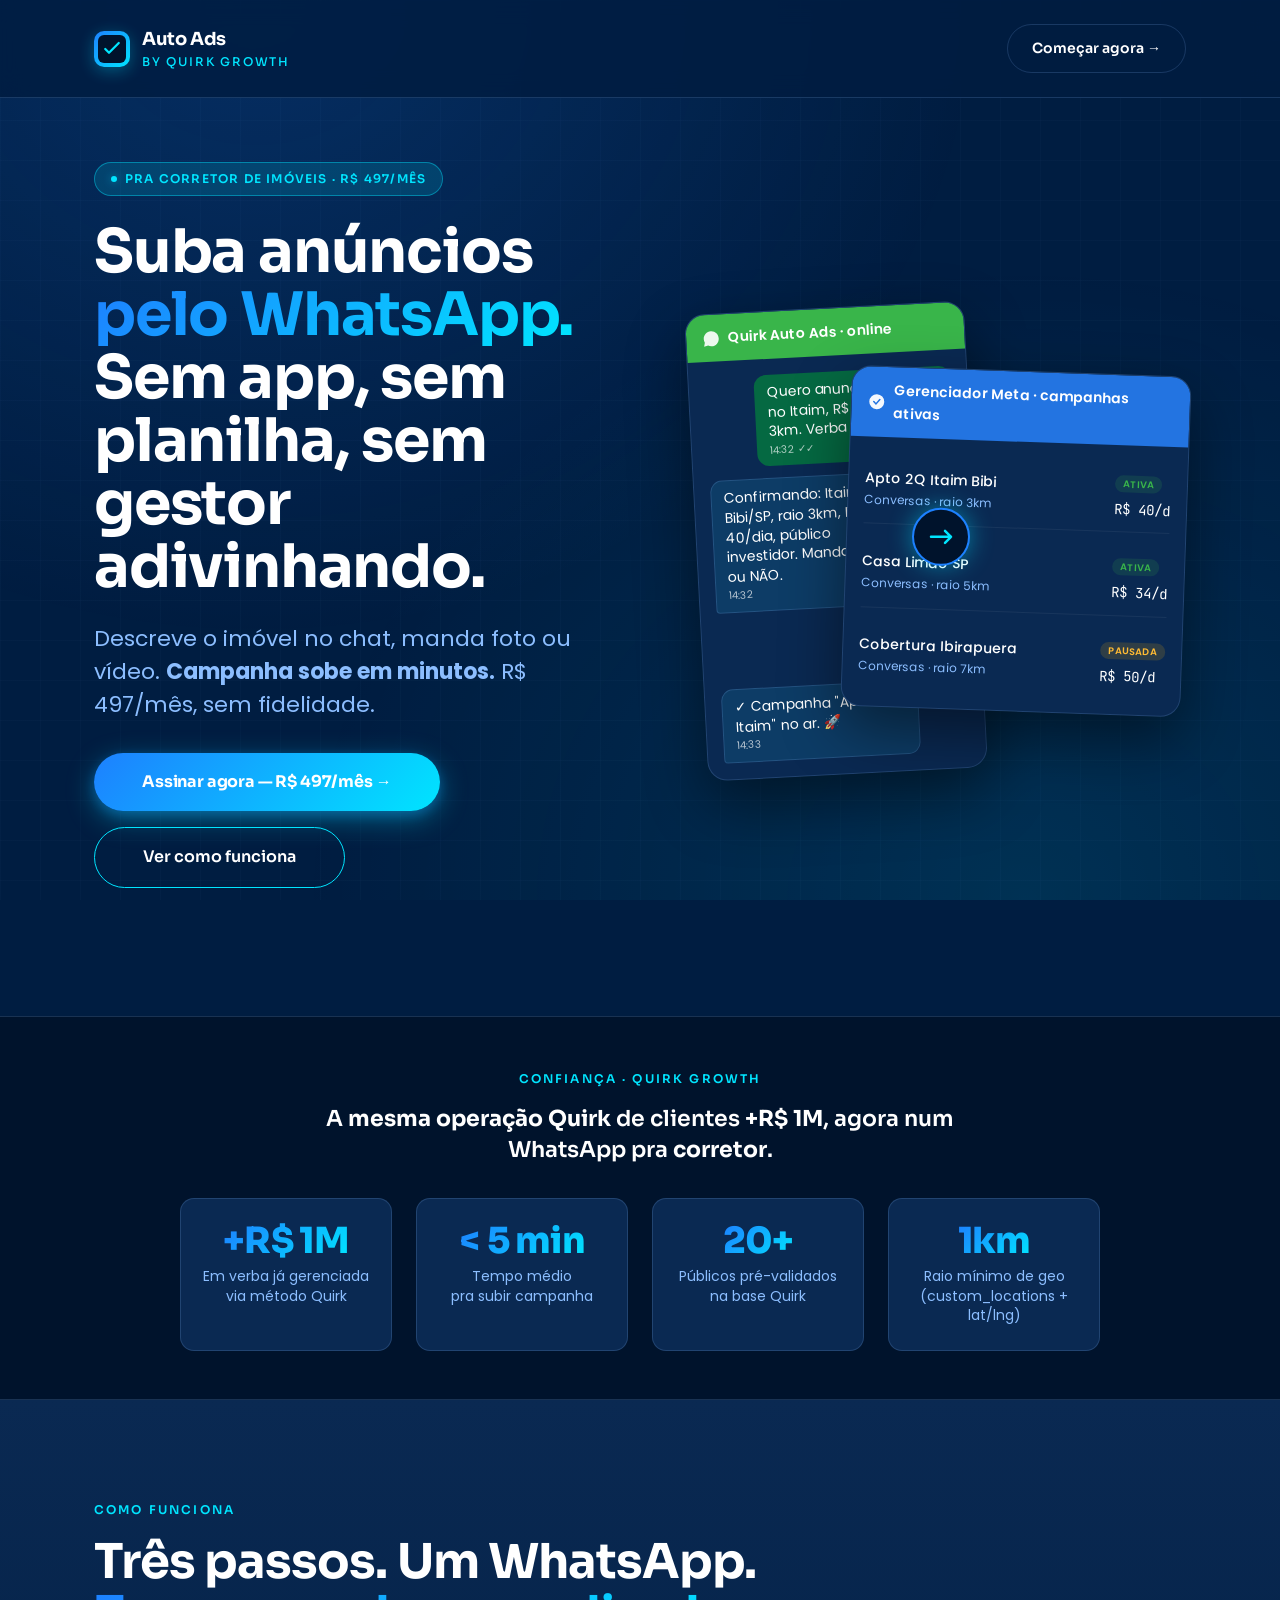
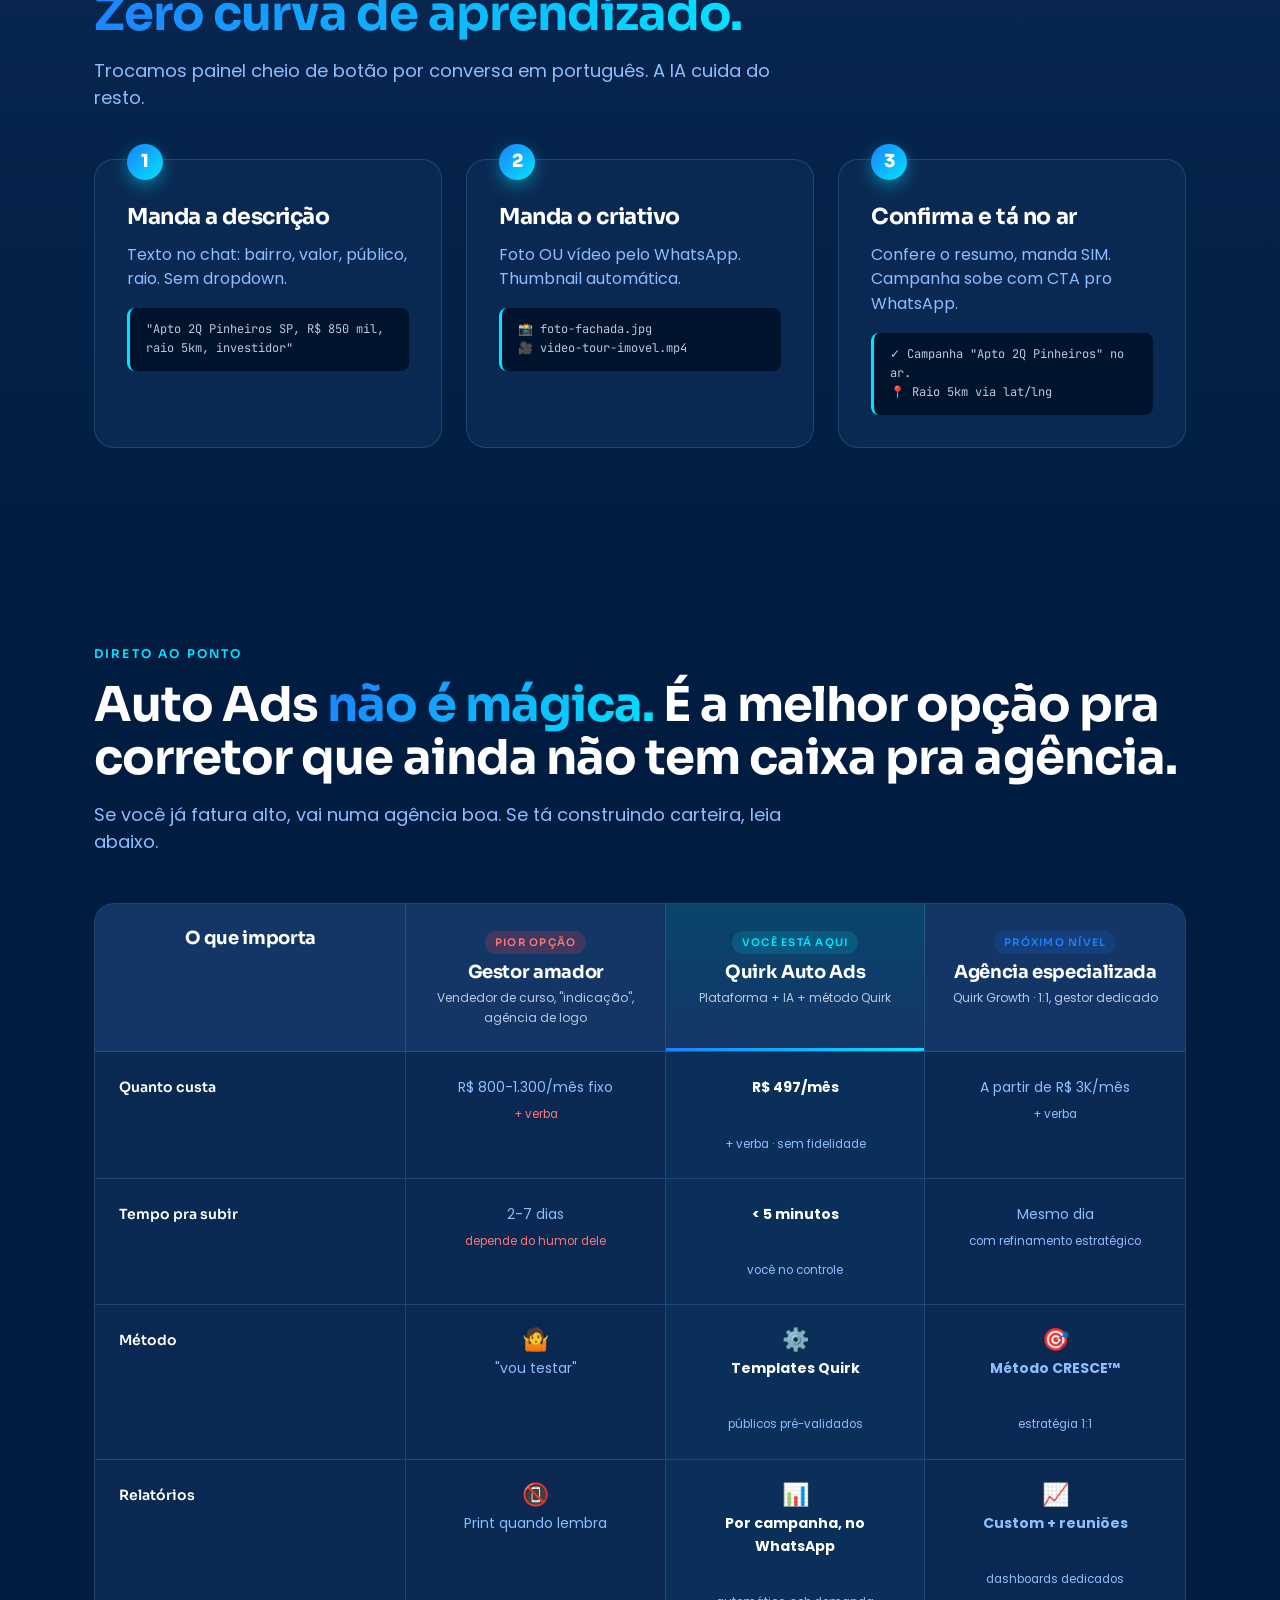
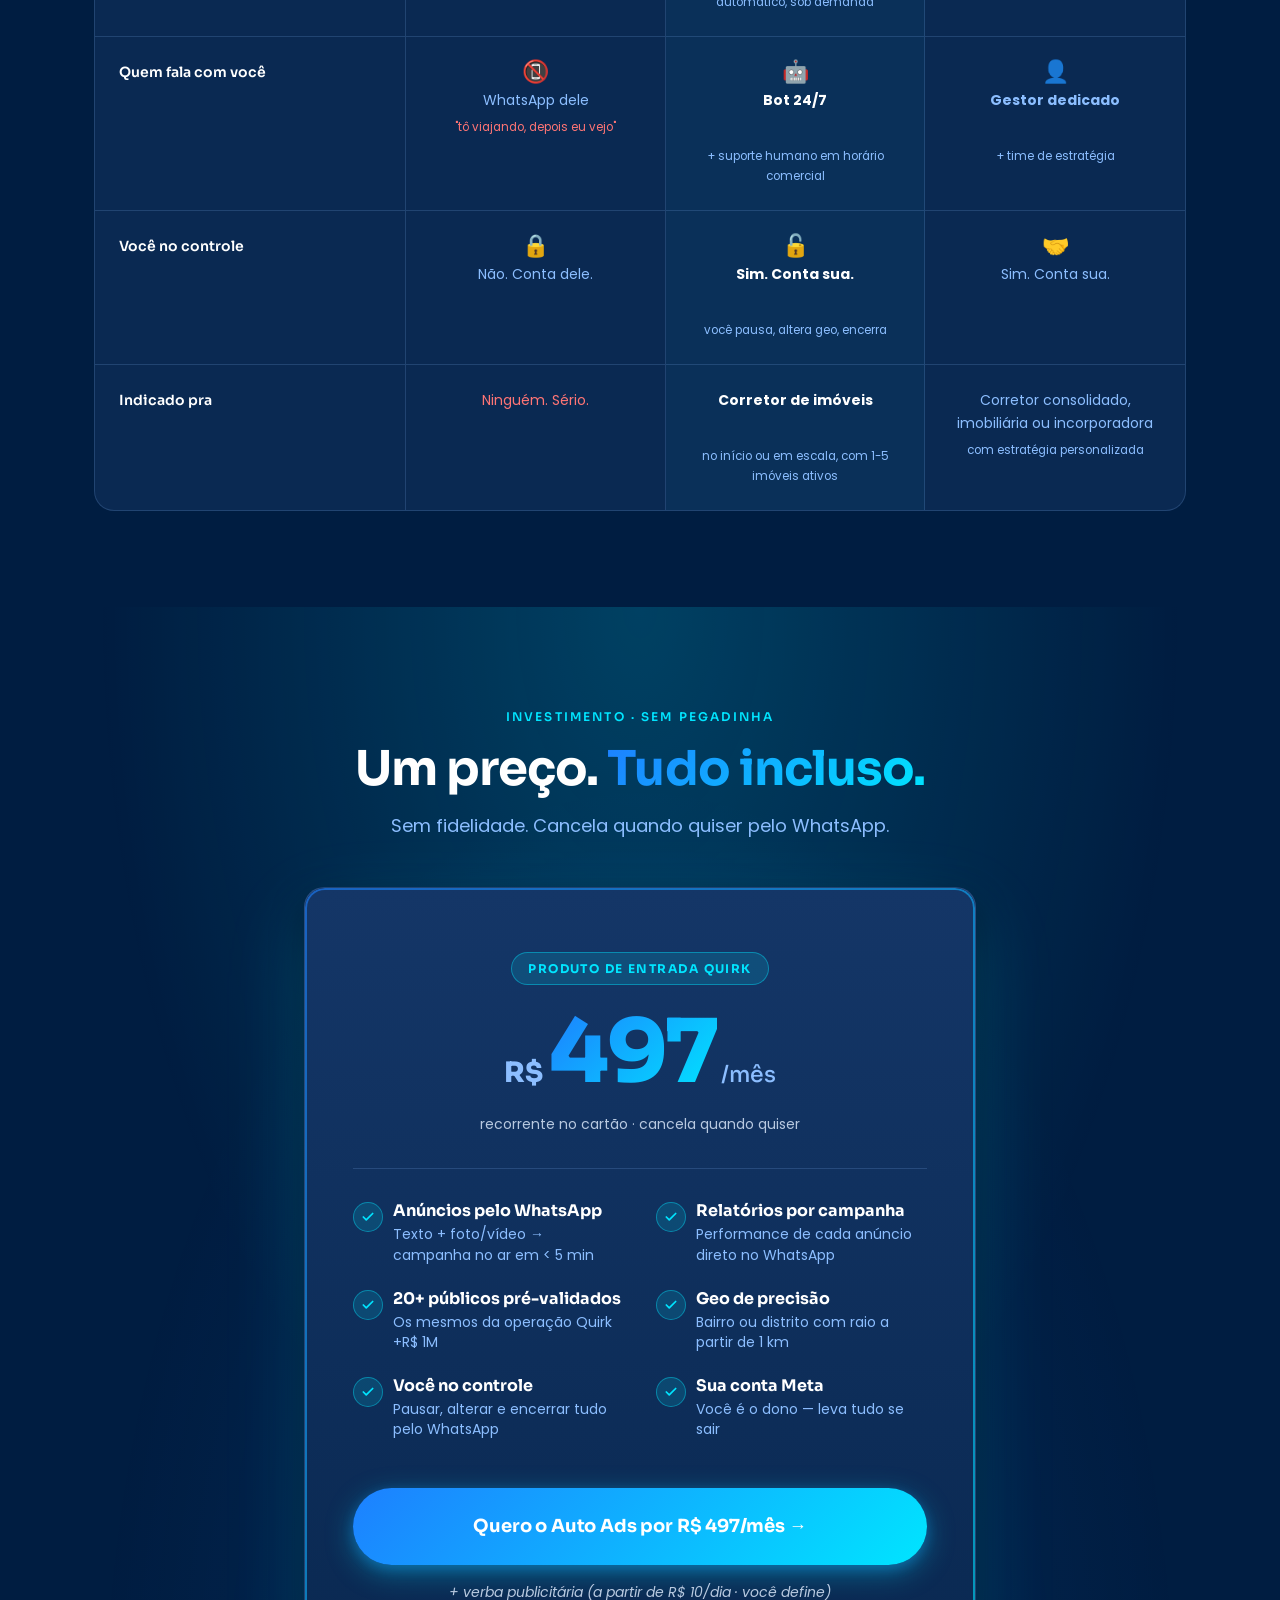
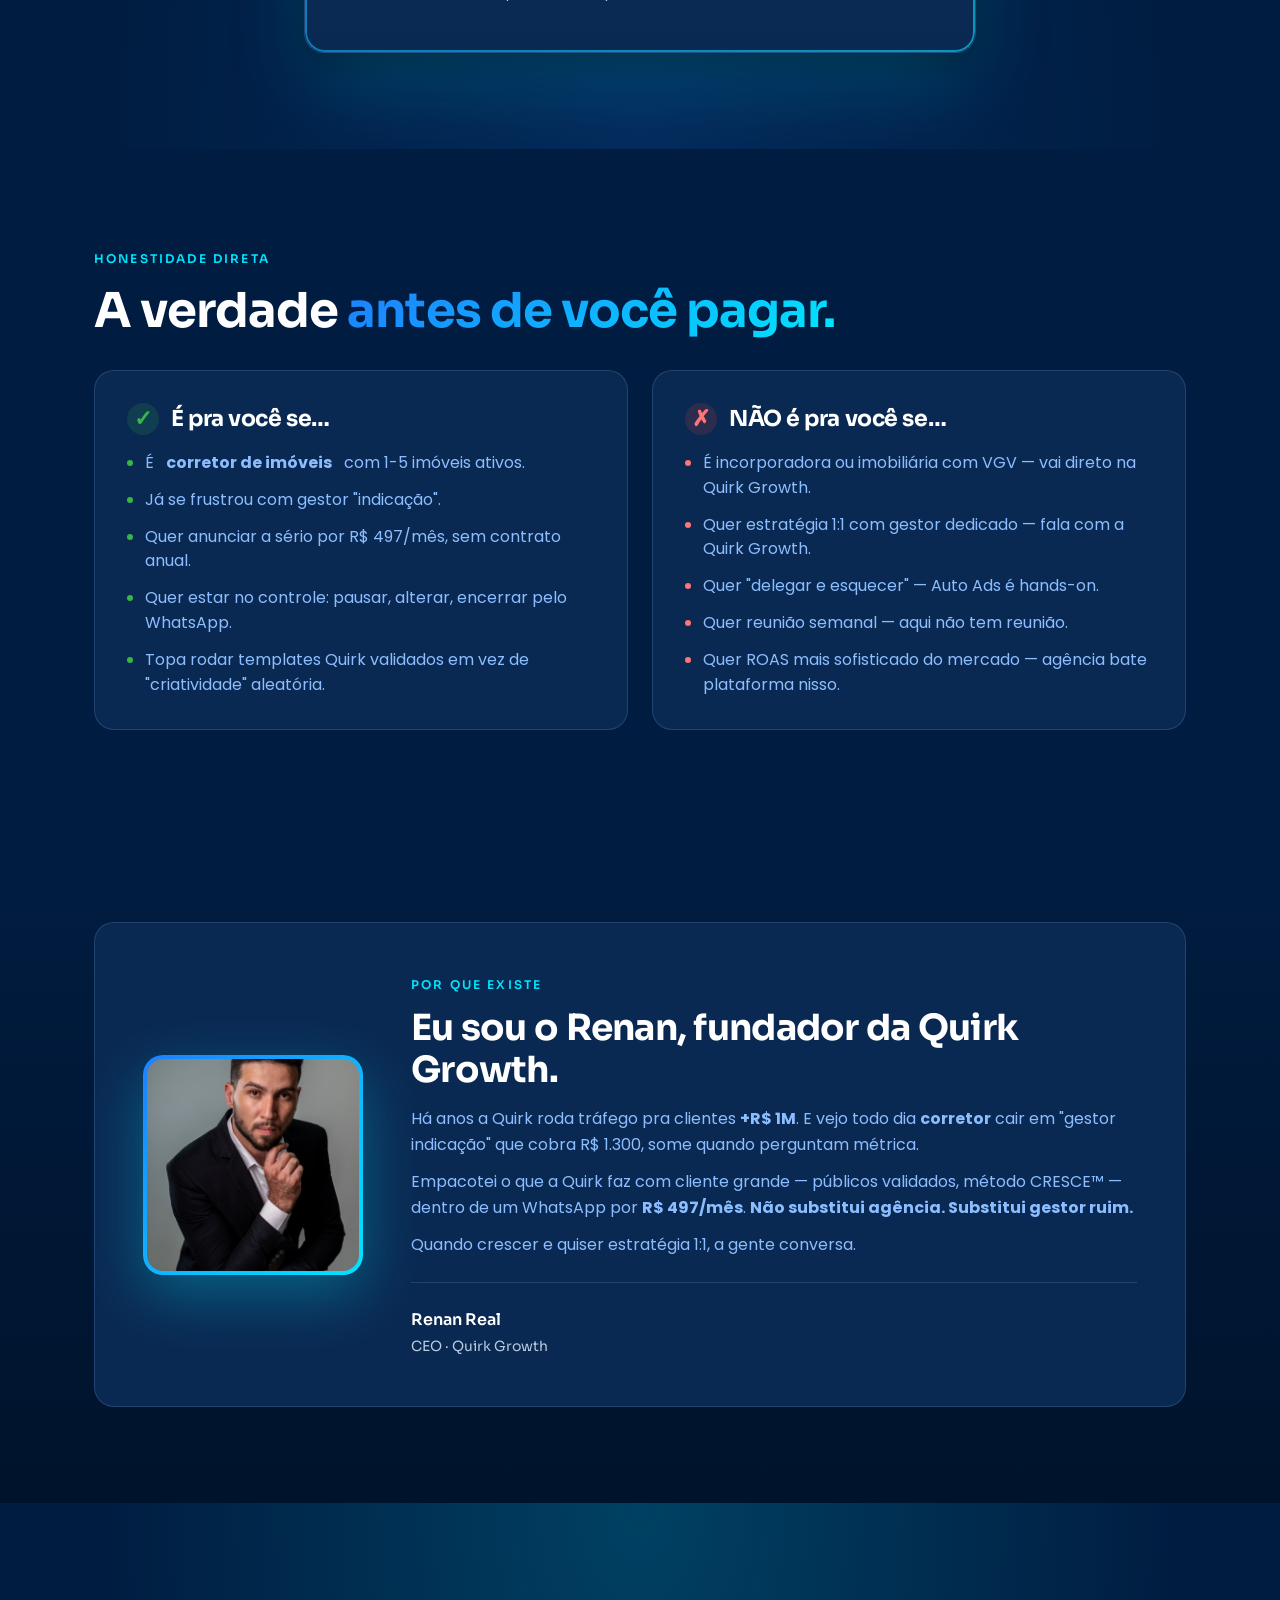
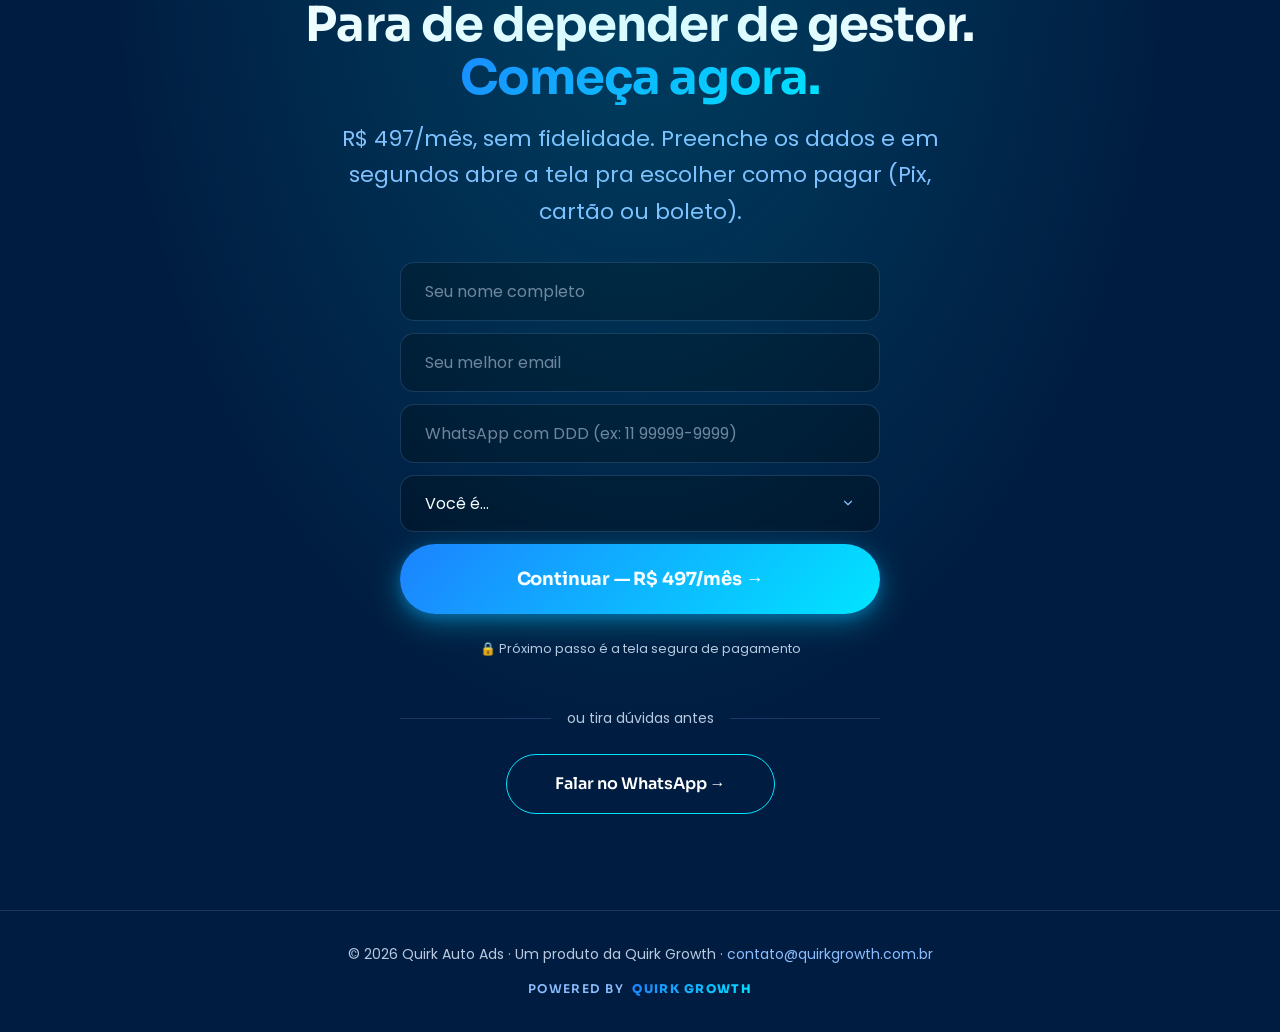
==== auto-ads/index.html @ c79b39ee "feat: repositório único de LPs Quirk (iscas, tech, auto-ads, nau-marina) + índice" ====
<!DOCTYPE html>
<html lang="pt-BR">
<head>
  <meta charset="UTF-8">
  <meta name="viewport" content="width=device-width, initial-scale=1.0">

  <!-- Google Tag Manager -->
  <script>(function(w,d,s,l,i){w[l]=w[l]||[];w[l].push({'gtm.start':
  new Date().getTime(),event:'gtm.js'});var f=d.getElementsByTagName(s)[0],
  j=d.createElement(s),dl=l!='dataLayer'?'&l='+l:'';j.async=true;j.src=
  'https://www.googletagmanager.com/gtm.js?id='+i+dl;f.parentNode.insertBefore(j,f);
  })(window,document,'script','dataLayer','GTM-TGBQHFJ9');</script>
  <!-- End Google Tag Manager -->

  <meta name="description" content="Suba anúncios pelo WhatsApp. Quirk Auto Ads: o jeito mais simples de corretor de imóveis anunciar no Meta Ads sem depender de gestor ruim. R$ 497/mês.">
  <title>Quirk Auto Ads — Anúncios pelo WhatsApp pra corretor de imóveis</title>

  <meta property="og:title" content="Quirk Auto Ads — Anúncios pelo WhatsApp pra corretor de imóveis">
  <meta property="og:description" content="Antes corretor precisava de gestor de tráfego pra subir anúncio. Agora basta uma conversa pelo WhatsApp. R$ 497/mês, sem fidelidade.">
  <meta property="og:type" content="website">

  <link rel="preconnect" href="https://fonts.googleapis.com">
  <link rel="preconnect" href="https://fonts.gstatic.com" crossorigin>
  <link href="https://fonts.googleapis.com/css2?family=Poppins:wght@400;500;600;700&family=Sora:wght@500;600;700;800&family=JetBrains+Mono:wght@400;600&display=swap" rel="stylesheet">

  <link rel="icon" href="assets/img/favicon-quirk.png" type="image/png">
  <link rel="stylesheet" href="assets/styles.css">

  <!-- Tracking (Meta Pixel + Conversions API + GA4) gerenciado via Google Tag Manager · container GTM-TGBQHFJ9 -->
</head>
<body>
  <!-- Google Tag Manager (noscript) -->
  <noscript><iframe src="https://www.googletagmanager.com/ns.html?id=GTM-TGBQHFJ9"
  height="0" width="0" style="display:none;visibility:hidden"></iframe></noscript>
  <!-- End Google Tag Manager (noscript) -->

  <!-- ====== HEADER ====== -->
  <header class="site-header">
    <div class="container">
      <div class="logo-block">
        <div class="logo-mark">
          <svg width="18" height="18" viewBox="0 0 24 24" fill="none">
            <path d="M3 12l5 5 13-13" stroke="url(#g1)" stroke-width="3" stroke-linecap="round" stroke-linejoin="round"/>
            <defs>
              <linearGradient id="g1" x1="3" y1="4" x2="21" y2="17">
                <stop offset="0" stop-color="#00E5FF"/>
                <stop offset="1" stop-color="#1D80FF"/>
              </linearGradient>
            </defs>
          </svg>
        </div>
        <div class="logo-text">
          Auto Ads
          <small>by Quirk Growth</small>
        </div>
      </div>
      <a href="#comecar" class="btn-header" data-gtm="header-cta">
        Começar agora →
      </a>
    </div>
  </header>

  <!-- ====== HERO ====== -->
  <section class="hero">
    <div class="container">
      <div class="hero-grid">
        <div>
          <span class="hero-eyebrow">Pra corretor de imóveis · R$ 497/mês</span>
          <h1>Suba anúncios <span class="grad-text">pelo WhatsApp.</span><br>Sem app, sem planilha, sem gestor adivinhando.</h1>
          <p class="subhead">
            Descreve o imóvel no chat, manda foto ou vídeo. <strong>Campanha sobe em minutos.</strong> R$ 497/mês, sem fidelidade.
          </p>
          <div class="hero-ctas">
            <a href="#comecar" class="btn-primary" onclick="trackCTA('hero_to_form')" data-gtm="hero-cta-assinar">Assinar agora — R$ 497/mês →</a>
            <a href="#como-funciona" class="btn-secondary" data-gtm="hero-cta-comofunciona">Ver como funciona</a>
          </div>
        </div>

        <!-- Ilustração: WhatsApp → Meta Ads -->
        <div class="hero-illustration">

          <!-- Mock WhatsApp -->
          <div class="mock-whatsapp">
            <div class="mock-bar">
              <svg width="18" height="18" viewBox="0 0 24 24" fill="currentColor">
                <path d="M12 2C6.48 2 2 6.48 2 12c0 1.71.44 3.32 1.2 4.72L2 22l5.4-1.18C8.74 21.56 10.32 22 12 22c5.52 0 10-4.48 10-10S17.52 2 12 2z" opacity=".9"/>
              </svg>
              Quirk Auto Ads · online
            </div>
            <div class="mock-body">
              <div class="bubble bubble-user">
                Quero anunciar apto 2Q no Itaim, R$ 1.2M, raio 3km. Verba 40/dia.
                <small>14:32 ✓✓</small>
              </div>
              <div class="bubble bubble-bot">
                Confirmando: Itaim Bibi/SP, raio 3km, R$ 40/dia, público investidor. Manda SIM ou NÃO.
                <small>14:32</small>
              </div>
              <div class="bubble bubble-user">
                SIM
                <small>14:33 ✓✓</small>
              </div>
              <div class="bubble bubble-bot">
                ✓ Campanha "Apto 2Q Itaim" no ar. 🚀
                <small>14:33</small>
              </div>
            </div>
          </div>

          <!-- Setas de fluxo -->
          <div class="flow-arrow">
            <svg width="60" height="60" viewBox="0 0 60 60" fill="none">
              <circle cx="30" cy="30" r="28" fill="#00132C" stroke="url(#arrowGrad)" stroke-width="2"/>
              <path d="M20 30h20m-6-6l6 6-6 6" stroke="#00E5FF" stroke-width="2.5" stroke-linecap="round" stroke-linejoin="round"/>
              <defs>
                <linearGradient id="arrowGrad" x1="0" y1="0" x2="60" y2="60">
                  <stop offset="0" stop-color="#1D80FF"/>
                  <stop offset="1" stop-color="#00E5FF"/>
                </linearGradient>
              </defs>
            </svg>
          </div>

          <!-- Mock Meta Ads -->
          <div class="mock-ads">
            <div class="mock-bar">
              <svg width="18" height="18" viewBox="0 0 24 24" fill="currentColor">
                <circle cx="12" cy="12" r="10" opacity=".95"/>
                <path d="M8 12l3 3 5-6" stroke="#2374e1" stroke-width="2" fill="none" stroke-linecap="round"/>
              </svg>
              Gerenciador Meta · campanhas ativas
            </div>
            <div class="mock-body">
              <div class="ads-row">
                <div>
                  <span class="ads-name">Apto 2Q Itaim Bibi</span>
                  <span class="ads-meta">Conversas · raio 3km</span>
                </div>
                <div>
                  <span class="pill">ATIVA</span>
                  <span class="ads-num" style="display:block;margin-top:4px;">R$ 40/d</span>
                </div>
              </div>
              <div class="ads-row">
                <div>
                  <span class="ads-name">Casa Limão SP</span>
                  <span class="ads-meta">Conversas · raio 5km</span>
                </div>
                <div>
                  <span class="pill">ATIVA</span>
                  <span class="ads-num" style="display:block;margin-top:4px;">R$ 34/d</span>
                </div>
              </div>
              <div class="ads-row">
                <div>
                  <span class="ads-name">Cobertura Ibirapuera</span>
                  <span class="ads-meta">Conversas · raio 7km</span>
                </div>
                <div>
                  <span class="pill warning">PAUSADA</span>
                  <span class="ads-num" style="display:block;margin-top:4px;">R$ 50/d</span>
                </div>
              </div>
            </div>
          </div>
        </div>
      </div>
    </div>
  </section>

  <!-- ====== PROVA SOCIAL ====== -->
  <section class="prova-social">
    <div class="container">
      <span class="section-eyebrow">Confiança · Quirk Growth</span>
      <p class="prova-intro">A <strong>mesma operação Quirk</strong> de clientes <strong>+R$ 1M</strong>, agora num WhatsApp pra <strong>corretor</strong>.</p>
      <div class="prova-grid">
        <div class="prova-item">
          <span class="prova-num grad-text">+R$ 1M</span>
          <span class="prova-label">Em verba já gerenciada<br>via método Quirk</span>
        </div>
        <div class="prova-item">
          <span class="prova-num grad-text">&lt; 5 min</span>
          <span class="prova-label">Tempo médio<br>pra subir campanha</span>
        </div>
        <div class="prova-item">
          <span class="prova-num grad-text">20+</span>
          <span class="prova-label">Públicos pré-validados<br>na base Quirk</span>
        </div>
        <div class="prova-item">
          <span class="prova-num grad-text">1km</span>
          <span class="prova-label">Raio mínimo de geo<br>(custom_locations + lat/lng)</span>
        </div>
      </div>
    </div>
  </section>

  <!-- ====== COMO FUNCIONA ====== -->
  <section class="facilidade" id="como-funciona">
    <div class="container">
      <span class="section-eyebrow">Como funciona</span>
      <h2 class="section-title">Três passos. Um WhatsApp. <span class="grad-text">Zero curva de aprendizado.</span></h2>
      <p class="section-sub">Trocamos painel cheio de botão por conversa em português. A IA cuida do resto.</p>

      <div class="steps">
        <div class="step">
          <div class="step-num">1</div>
          <h3>Manda a descrição</h3>
          <p>Texto no chat: bairro, valor, público, raio. Sem dropdown.</p>
          <div class="step-example">"Apto 2Q Pinheiros SP, R$ 850 mil, raio 5km, investidor"</div>
        </div>
        <div class="step">
          <div class="step-num">2</div>
          <h3>Manda o criativo</h3>
          <p>Foto OU vídeo pelo WhatsApp. Thumbnail automática.</p>
          <div class="step-example">📸 foto-fachada.jpg<br>🎥 video-tour-imovel.mp4</div>
        </div>
        <div class="step">
          <div class="step-num">3</div>
          <h3>Confirma e tá no ar</h3>
          <p>Confere o resumo, manda SIM. Campanha sobe com CTA pro WhatsApp.</p>
          <div class="step-example">✓ Campanha "Apto 2Q Pinheiros" no ar.<br>📍 Raio 5km via lat/lng</div>
        </div>
      </div>
    </div>
  </section>

  <!-- ====== COMPARATIVO ====== -->
  <section class="comparativo">
    <div class="container">
      <span class="section-eyebrow">Direto ao ponto</span>
      <h2 class="section-title">Auto Ads <span class="grad-text">não é mágica.</span> É a melhor opção pra corretor que ainda não tem caixa pra agência.</h2>
      <p class="section-sub">Se você já fatura alto, vai numa agência boa. Se tá construindo carteira, leia abaixo.</p>

      <div class="comp-table">
        <div class="comp-head">
          <h3>O que importa</h3>
        </div>
        <div class="comp-head is-amador">
          <span class="label-pill">Pior opção</span>
          <h3>Gestor amador</h3>
          <p>Vendedor de curso, "indicação", agência de logo</p>
        </div>
        <div class="comp-head is-auto-ads">
          <span class="label-pill">Você está aqui</span>
          <h3>Quirk Auto Ads</h3>
          <p>Plataforma + IA + método Quirk</p>
        </div>
        <div class="comp-head is-agencia">
          <span class="label-pill">Próximo nível</span>
          <h3>Agência especializada</h3>
          <p>Quirk Growth · 1:1, gestor dedicado</p>
        </div>

        <!-- Linha 1: Quanto custa -->
        <div class="comp-row-label">Quanto custa</div>
        <div class="comp-cell">R$ 800-1.300/mês fixo<br><small style="color:#ff7575">+ verba</small></div>
        <div class="comp-cell is-auto-ads"><strong>R$ 497/mês</strong><br><small style="color:#8CBEFF">+ verba · sem fidelidade</small></div>
        <div class="comp-cell">A partir de R$ 3K/mês<br><small style="color:#8CBEFF">+ verba</small></div>

        <!-- Linha 2: Tempo pra subir campanha -->
        <div class="comp-row-label">Tempo pra subir</div>
        <div class="comp-cell">2-7 dias<br><small style="color:#ff7575">depende do humor dele</small></div>
        <div class="comp-cell is-auto-ads"><strong>&lt; 5 minutos</strong><br><small style="color:#8CBEFF">você no controle</small></div>
        <div class="comp-cell">Mesmo dia<br><small style="color:#8CBEFF">com refinamento estratégico</small></div>

        <!-- Linha 3: Método -->
        <div class="comp-row-label">Método</div>
        <div class="comp-cell"><span class="comp-icon">🤷</span>"vou testar"</div>
        <div class="comp-cell is-auto-ads"><span class="comp-icon">⚙️</span><strong>Templates Quirk</strong><br><small style="color:#8CBEFF">públicos pré-validados</small></div>
        <div class="comp-cell"><span class="comp-icon">🎯</span><strong>Método CRESCE™</strong><br><small style="color:#8CBEFF">estratégia 1:1</small></div>

        <!-- Linha 4: Relatórios -->
        <div class="comp-row-label">Relatórios</div>
        <div class="comp-cell"><span class="comp-icon">📵</span>Print quando lembra</div>
        <div class="comp-cell is-auto-ads"><span class="comp-icon">📊</span><strong>Por campanha, no WhatsApp</strong><br><small style="color:#8CBEFF">automático, sob demanda</small></div>
        <div class="comp-cell"><span class="comp-icon">📈</span><strong>Custom + reuniões</strong><br><small style="color:#8CBEFF">dashboards dedicados</small></div>

        <!-- Linha 5: Suporte -->
        <div class="comp-row-label">Quem fala com você</div>
        <div class="comp-cell"><span class="comp-icon">📵</span>WhatsApp dele<br><small style="color:#ff7575">"tô viajando, depois eu vejo"</small></div>
        <div class="comp-cell is-auto-ads"><span class="comp-icon">🤖</span><strong>Bot 24/7</strong><br><small style="color:#8CBEFF">+ suporte humano em horário comercial</small></div>
        <div class="comp-cell"><span class="comp-icon">👤</span><strong>Gestor dedicado</strong><br><small style="color:#8CBEFF">+ time de estratégia</small></div>

        <!-- Linha 5: Você controla -->
        <div class="comp-row-label">Você no controle</div>
        <div class="comp-cell"><span class="comp-icon">🔒</span>Não. Conta dele.</div>
        <div class="comp-cell is-auto-ads"><span class="comp-icon">🔓</span><strong>Sim. Conta sua.</strong><br><small style="color:#8CBEFF">você pausa, altera geo, encerra</small></div>
        <div class="comp-cell"><span class="comp-icon">🤝</span>Sim. Conta sua.</div>

        <!-- Linha 7: Pra quem é -->
        <div class="comp-row-label">Indicado pra</div>
        <div class="comp-cell" style="color:#ff7575">Ninguém. Sério.</div>
        <div class="comp-cell is-auto-ads"><strong>Corretor de imóveis</strong><br><small style="color:#8CBEFF">no início ou em escala, com 1-5 imóveis ativos</small></div>
        <div class="comp-cell">Corretor consolidado, imobiliária ou incorporadora<br><small style="color:#8CBEFF">com estratégia personalizada</small></div>
      </div>
    </div>
  </section>

  <!-- ====== PRICING ====== -->
  <section class="pricing" id="preco">
    <div class="container container-narrow">
      <span class="section-eyebrow">Investimento · sem pegadinha</span>
      <h2 class="section-title">Um preço. <span class="grad-text">Tudo incluso.</span></h2>
      <p class="section-sub">Sem fidelidade. Cancela quando quiser pelo WhatsApp.</p>

      <div class="pricing-card">
        <div class="pricing-head">
          <span class="pricing-badge">PRODUTO DE ENTRADA QUIRK</span>
          <div class="pricing-price">
            <span class="pricing-currency">R$</span>
            <span class="pricing-amount">497</span>
            <span class="pricing-period">/mês</span>
          </div>
          <div class="pricing-trust">recorrente no cartão · cancela quando quiser</div>
        </div>

        <ul class="pricing-features">
          <li>
            <span class="feature-title">Anúncios pelo WhatsApp</span>
            <span class="feature-desc">Texto + foto/vídeo → campanha no ar em &lt; 5 min</span>
          </li>
          <li>
            <span class="feature-title">Relatórios por campanha</span>
            <span class="feature-desc">Performance de cada anúncio direto no WhatsApp</span>
          </li>
          <li>
            <span class="feature-title">20+ públicos pré-validados</span>
            <span class="feature-desc">Os mesmos da operação Quirk +R$ 1M</span>
          </li>
          <li>
            <span class="feature-title">Geo de precisão</span>
            <span class="feature-desc">Bairro ou distrito com raio a partir de 1 km</span>
          </li>
          <li>
            <span class="feature-title">Você no controle</span>
            <span class="feature-desc">Pausar, alterar e encerrar tudo pelo WhatsApp</span>
          </li>
          <li>
            <span class="feature-title">Sua conta Meta</span>
            <span class="feature-desc">Você é o dono — leva tudo se sair</span>
          </li>
        </ul>

        <a href="#comecar" class="btn-primary pricing-cta" onclick="trackCTA('pricing_to_form')" data-gtm="pricing-cta">Quero o Auto Ads por R$ 497/mês →</a>

        <div class="pricing-foot">
          + verba publicitária (a partir de R$ 10/dia · você define)
        </div>
      </div>
    </div>
  </section>

  <!-- ====== PARA QUEM É / NÃO É ====== -->
  <section>
    <div class="container">
      <span class="section-eyebrow">Honestidade direta</span>
      <h2 class="section-title">A verdade <span class="grad-text">antes de você pagar.</span></h2>

      <div class="para-quem">
        <div class="qbox sim">
          <h3><span class="ico">✓</span>É pra você se…</h3>
          <ul>
            <li>É <strong>corretor de imóveis</strong> com 1-5 imóveis ativos.</li>
            <li>Já se frustrou com gestor "indicação".</li>
            <li>Quer anunciar a sério por R$ 497/mês, sem contrato anual.</li>
            <li>Quer estar no controle: pausar, alterar, encerrar pelo WhatsApp.</li>
            <li>Topa rodar templates Quirk validados em vez de "criatividade" aleatória.</li>
          </ul>
        </div>

        <div class="qbox nao">
          <h3><span class="ico">✗</span>NÃO é pra você se…</h3>
          <ul>
            <li>É incorporadora ou imobiliária com VGV — vai direto na Quirk Growth.</li>
            <li>Quer estratégia 1:1 com gestor dedicado — fala com a Quirk Growth.</li>
            <li>Quer "delegar e esquecer" — Auto Ads é hands-on.</li>
            <li>Quer reunião semanal — aqui não tem reunião.</li>
            <li>Quer ROAS mais sofisticado do mercado — agência bate plataforma nisso.</li>
          </ul>
        </div>
      </div>
    </div>
  </section>

  <!-- ====== CEO BLOCK ====== -->
  <section class="ceo-block">
    <div class="container">
      <div class="ceo-grid">
        <div class="ceo-avatar">
          <!-- Renan: pra usar foto real, troque o src abaixo. O fallback "RR" gradient só aparece se a imagem não carregar. -->
          <img src="assets/img/renan-ceo.jpg" alt="Renan Real — CEO Quirk Growth" onerror="this.style.display='none'; this.parentNode.querySelector('.avatar-fallback').style.display='flex';">
          <span class="avatar-fallback">RR</span>
        </div>
        <div class="ceo-content">
          <span class="section-eyebrow">Por que existe</span>
          <h2>Eu sou o Renan, fundador da Quirk Growth.</h2>
          <p>
            Há anos a Quirk roda tráfego pra clientes <strong>+R$ 1M</strong>. E vejo todo dia <strong>corretor</strong> cair em "gestor indicação" que cobra R$ 1.300, some quando perguntam métrica.
          </p>
          <p>
            Empacotei o que a Quirk faz com cliente grande — públicos validados, método CRESCE™ — dentro de um WhatsApp por <strong>R$ 497/mês</strong>. <strong>Não substitui agência. Substitui gestor ruim.</strong>
          </p>
          <p>
            Quando crescer e quiser estratégia 1:1, a gente conversa.
          </p>
          <div class="ceo-sign">
            Renan Real
            <small>CEO · Quirk Growth</small>
          </div>
        </div>
      </div>
    </div>
  </section>

  <!-- ====== CTA FINAL ====== -->
  <section class="final-cta" id="comecar">
    <div class="container container-narrow">
      <h2>Para de depender de gestor.<br><span class="grad-text">Começa agora.</span></h2>
      <p>R$ 497/mês, sem fidelidade. Preenche os dados e em segundos abre a tela pra escolher como pagar (Pix, cartão ou boleto).</p>

      <!-- Form: captura básico e redireciona pra página de checkout segura -->
      <form class="lead-form" id="lead-form" onsubmit="return submitLead(event)" data-gtm="lead-form">
        <div class="form-row">
          <input type="text" name="nome" placeholder="Seu nome completo" required minlength="3" autocomplete="name">
        </div>
        <div class="form-row">
          <input type="email" name="email" placeholder="Seu melhor email" required autocomplete="email">
        </div>
        <div class="form-row">
          <input type="tel" name="whatsapp" placeholder="WhatsApp com DDD (ex: 11 99999-9999)" required minlength="10" autocomplete="tel">
        </div>
        <div class="form-row">
          <select name="perfil" required>
            <option value="" disabled selected>Você é…</option>
            <option value="corretor_autonomo">Corretor autônomo</option>
            <option value="corretor_inicio">Corretor no início de carreira</option>
            <option value="corretor_escala">Corretor em escala (vários imóveis ativos)</option>
            <option value="time_corretores">Time pequeno de corretores</option>
          </select>
        </div>
        <button type="submit" class="btn-primary" style="width:100%;justify-content:center;" data-gtm="lead-form-submit">
          Continuar — R$ 497/mês →
        </button>
        <div class="form-feedback" id="form-feedback" hidden></div>
        <small style="display:block;text-align:center;margin-top:12px;color:var(--color-text-soft);font-size:.8rem;">
          🔒 Próximo passo é a tela segura de pagamento
        </small>
      </form>

      <div class="alt-divider"><span>ou tira dúvidas antes</span></div>
      <a href="https://wa.me/5511952136200?text=Sou%20corretor%20e%20quero%20saber%20mais%20sobre%20o%20Quirk%20Auto%20Ads" target="_blank" rel="noopener" class="btn-secondary" onclick="trackCTA('wa_duvidas')" data-gtm="wa-duvidas">
        Falar no WhatsApp →
      </a>

    </div>
  </section>

  <script>
    // Tracking via GTM — empurra o evento pro dataLayer (GTM dispara Meta CAPI + GA4)
    function trackCTA(label) {
      window.dataLayer = window.dataLayer || [];
      dataLayer.push({ event: 'cta_click', cta_label: label });
    }

    // Form submit — leva pra página de checkout segura (não faz chamada de pagamento aqui)
    function submitLead(ev) {
      ev.preventDefault();
      const form = ev.target;
      const data = Object.fromEntries(new FormData(form).entries());
      trackCTA('form_to_checkout');

      const params = new URLSearchParams({
        nome: data.nome || '',
        email: data.email || '',
        whatsapp: data.whatsapp || '',
        perfil: data.perfil || '',
      });
      window.location.href = 'checkout.html?' + params.toString();
      return false;
    }

    // Tracking nos CTAs principais
    document.querySelectorAll('.btn-primary, .btn-secondary, .btn-header').forEach(btn => {
      btn.addEventListener('click', () => trackCTA(btn.textContent.trim().slice(0, 30)));
    });
  </script>

  <!-- ====== FOOTER ====== -->
  <footer class="site-footer">
    <div class="container">
      <p>© 2026 Quirk Auto Ads · Um produto da Quirk Growth · <a href="mailto:contato@quirkgrowth.com.br">contato@quirkgrowth.com.br</a></p>
      <div class="powered">
        Powered by <span class="grad-text">Quirk Growth</span>
      </div>
    </div>
  </footer>

</body>
</html>
---- auto-ads/assets/styles.css ----
/* ============================================
   QUIRK AUTO ADS — Landing Page
   Identidade Quirk (azul #1D80FF / fundo #001D41)
   + traço de diferenciação: ciano-neon #00E5FF para
   representar a camada de automação/tecnologia
   ============================================ */

:root {
  /* Paleta Quirk base */
  --color-bg: #001D41;
  --color-bg-deep: #00132C;
  --color-surface: #0a2952;
  --color-surface-2: #143667;
  --color-text: #ffffff;
  --color-text-muted: #8CBEFF;
  --color-text-soft: #b8c9e0;
  --color-quirk-blue: #1D80FF;
  --color-quirk-blue-hover: #4d9eff;
  --color-quirk-blue-soft: rgba(29, 128, 255, 0.12);
  --color-success: #39b54a;
  --color-success-soft: rgba(57, 181, 74, 0.14);
  --color-border: rgba(140, 190, 255, 0.18);
  --color-error: #ef4444;

  /* DIFERENCIAÇÃO Auto Ads — ciano-neon (automação/ai) */
  --color-neon: #00E5FF;
  --color-neon-soft: rgba(0, 229, 255, 0.14);
  --color-neon-glow: rgba(0, 229, 255, 0.45);

  /* Gradients */
  --grad-auto-ads: linear-gradient(135deg, var(--color-quirk-blue) 0%, var(--color-neon) 100%);
  --grad-surface: linear-gradient(180deg, var(--color-surface) 0%, var(--color-bg) 100%);

  /* Typography */
  --font-heading: 'Sora', -apple-system, BlinkMacSystemFont, sans-serif;
  --font-sans: 'Poppins', -apple-system, BlinkMacSystemFont, sans-serif;
  --font-mono: 'JetBrains Mono', 'SF Mono', Menlo, monospace;
  --fs-xs: 0.75rem;
  --fs-sm: 0.875rem;
  --fs-base: 1rem;
  --fs-lg: 1.125rem;
  --fs-xl: 1.375rem;
  --fs-2xl: 1.75rem;
  --fs-3xl: 2.25rem;
  --fs-4xl: 3rem;
  --fs-5xl: 3.75rem;

  /* Spacing */
  --sp-1: 0.25rem;
  --sp-2: 0.5rem;
  --sp-3: 0.75rem;
  --sp-4: 1rem;
  --sp-5: 1.5rem;
  --sp-6: 2rem;
  --sp-7: 3rem;
  --sp-8: 4rem;
  --sp-9: 6rem;

  --radius: 14px;
  --radius-lg: 20px;
  --radius-sm: 8px;
  --max-w: 1140px;
  --max-w-narrow: 720px;
}

* { box-sizing: border-box; margin: 0; padding: 0; }

html { scroll-behavior: smooth; }

body {
  font-family: var(--font-sans);
  font-size: var(--fs-base);
  line-height: 1.65;
  color: var(--color-text);
  background: var(--color-bg);
  -webkit-font-smoothing: antialiased;
  overflow-x: hidden;
}

/* Background ambient grid + glow */
body::before {
  content: '';
  position: fixed;
  inset: 0;
  background:
    radial-gradient(ellipse at 20% 0%, rgba(29, 128, 255, 0.18) 0%, transparent 50%),
    radial-gradient(ellipse at 80% 100%, rgba(0, 229, 255, 0.10) 0%, transparent 50%),
    linear-gradient(rgba(140, 190, 255, 0.025) 1px, transparent 1px),
    linear-gradient(90deg, rgba(140, 190, 255, 0.025) 1px, transparent 1px);
  background-size: 100% 100%, 100% 100%, 40px 40px, 40px 40px;
  pointer-events: none;
  z-index: -1;
}

h1, h2, h3, h4, h5 {
  font-family: var(--font-heading);
  font-weight: 700;
  line-height: 1.2;
  letter-spacing: -0.02em;
}

.container {
  max-width: var(--max-w);
  margin: 0 auto;
  padding: 0 var(--sp-5);
}

.container-narrow { max-width: var(--max-w-narrow); }

a { color: var(--color-quirk-blue); text-decoration: none; transition: color 0.2s; }
a:hover { color: var(--color-quirk-blue-hover); }

.accent-neon { color: var(--color-neon); }
.accent-blue { color: var(--color-quirk-blue); }
.accent-green { color: var(--color-success); }

.grad-text {
  background: var(--grad-auto-ads);
  -webkit-background-clip: text;
  background-clip: text;
  color: transparent;
  display: inline-block;
}

/* ============================================
   HEADER
   ============================================ */

.site-header {
  padding: var(--sp-5) 0;
  position: sticky;
  top: 0;
  z-index: 50;
  background: rgba(0, 29, 65, 0.85);
  backdrop-filter: blur(12px);
  border-bottom: 1px solid var(--color-border);
}

.site-header .container {
  display: flex;
  align-items: center;
  justify-content: space-between;
  gap: var(--sp-5);
}

.logo-block {
  display: flex;
  align-items: center;
  gap: var(--sp-3);
}

.logo-mark {
  width: 36px;
  height: 36px;
  border-radius: 10px;
  background: var(--grad-auto-ads);
  position: relative;
  display: flex;
  align-items: center;
  justify-content: center;
  box-shadow: 0 4px 16px rgba(0, 229, 255, 0.3);
}

.logo-mark::after {
  content: '';
  position: absolute;
  inset: 4px;
  border-radius: 6px;
  background: var(--color-bg-deep);
}

.logo-mark svg {
  position: relative;
  z-index: 2;
}

.logo-text {
  font-family: var(--font-heading);
  font-weight: 700;
  font-size: var(--fs-lg);
  letter-spacing: -0.02em;
}

.logo-text small {
  display: block;
  font-size: var(--fs-xs);
  font-weight: 500;
  color: var(--color-neon);
  letter-spacing: 0.15em;
  text-transform: uppercase;
  margin-top: -2px;
}

.btn-header {
  display: inline-flex;
  align-items: center;
  gap: var(--sp-2);
  padding: var(--sp-3) var(--sp-5);
  background: transparent;
  color: var(--color-text);
  border: 1px solid var(--color-border);
  border-radius: 999px;
  font-family: var(--font-heading);
  font-weight: 600;
  font-size: var(--fs-sm);
  cursor: pointer;
  transition: all 0.2s;
}

.btn-header:hover {
  border-color: var(--color-neon);
  background: var(--color-neon-soft);
  color: var(--color-text);
}

/* ============================================
   BUTTONS
   ============================================ */

.btn-primary {
  display: inline-flex;
  align-items: center;
  gap: var(--sp-3);
  padding: var(--sp-4) var(--sp-7);
  background: var(--grad-auto-ads);
  color: white !important;
  border: none;
  border-radius: 999px;
  font-family: var(--font-heading);
  font-weight: 700;
  font-size: var(--fs-base);
  cursor: pointer;
  transition: transform 0.2s, box-shadow 0.2s;
  box-shadow: 0 8px 28px rgba(0, 229, 255, 0.35), 0 4px 12px rgba(29, 128, 255, 0.3);
  letter-spacing: -0.01em;
}

.btn-primary:hover {
  transform: translateY(-2px);
  box-shadow: 0 12px 32px rgba(0, 229, 255, 0.5), 0 6px 16px rgba(29, 128, 255, 0.4);
}

.btn-secondary {
  display: inline-flex;
  align-items: center;
  gap: var(--sp-3);
  padding: var(--sp-4) var(--sp-7);
  background: transparent;
  color: var(--color-text);
  border: 1px solid var(--color-neon);
  border-radius: 999px;
  font-family: var(--font-heading);
  font-weight: 600;
  font-size: var(--fs-base);
  cursor: pointer;
  transition: all 0.2s;
}

.btn-secondary:hover {
  background: var(--color-neon-soft);
}

/* ============================================
   HERO
   ============================================ */

.hero {
  position: relative;
  padding: var(--sp-8) 0 var(--sp-9);
  overflow: hidden;
}

.hero-grid {
  display: grid;
  grid-template-columns: 1.1fr 1fr;
  gap: var(--sp-8);
  align-items: center;
}

.hero-eyebrow {
  display: inline-flex;
  align-items: center;
  gap: var(--sp-2);
  padding: 6px var(--sp-4);
  background: var(--color-neon-soft);
  border: 1px solid rgba(0, 229, 255, 0.4);
  border-radius: 999px;
  font-family: var(--font-heading);
  font-weight: 600;
  font-size: var(--fs-xs);
  color: var(--color-neon);
  letter-spacing: 0.1em;
  text-transform: uppercase;
  margin-bottom: var(--sp-5);
}

.hero-eyebrow::before {
  content: '';
  width: 6px; height: 6px;
  background: var(--color-neon);
  border-radius: 50%;
  box-shadow: 0 0 8px var(--color-neon-glow);
  animation: blink 1.6s ease-in-out infinite;
}

@keyframes blink {
  50% { opacity: 0.3; }
}

.hero h1 {
  font-size: var(--fs-5xl);
  line-height: 1.05;
  margin-bottom: var(--sp-5);
}

.hero .subhead {
  font-size: var(--fs-xl);
  color: var(--color-text-muted);
  margin-bottom: var(--sp-6);
  font-weight: 400;
  line-height: 1.5;
}

.hero-ctas {
  display: flex;
  gap: var(--sp-4);
  flex-wrap: wrap;
  margin-bottom: var(--sp-6);
}

.hero-trust {
  display: flex;
  align-items: center;
  gap: var(--sp-5);
  flex-wrap: wrap;
  font-size: var(--fs-sm);
  color: var(--color-text-soft);
}

.hero-trust-item {
  display: inline-flex;
  align-items: center;
  gap: var(--sp-2);
}

/* Mockup ilustração: WhatsApp ←→ Meta Ads */
.hero-illustration {
  position: relative;
  display: flex;
  align-items: center;
  justify-content: center;
  min-height: 480px;
}

.flow-arrow {
  position: absolute;
  left: 50%;
  top: 50%;
  transform: translate(-50%, -50%);
  z-index: 3;
  pointer-events: none;
}

.flow-arrow svg {
  filter: drop-shadow(0 0 12px var(--color-neon-glow));
}

.mock-whatsapp, .mock-ads {
  background: var(--color-surface);
  border: 1px solid var(--color-border);
  border-radius: var(--radius-lg);
  box-shadow: 0 24px 60px rgba(0, 0, 0, 0.45);
  overflow: hidden;
}

.mock-whatsapp {
  position: absolute;
  left: 0;
  top: 50%;
  transform: translateY(-50%) rotate(-3deg);
  width: 280px;
  z-index: 2;
}

.mock-ads {
  position: absolute;
  right: 0;
  top: 50%;
  transform: translateY(-50%) rotate(2deg);
  width: 340px;
  z-index: 2;
}

.mock-bar {
  display: flex;
  align-items: center;
  gap: var(--sp-2);
  padding: var(--sp-3) var(--sp-4);
  background: var(--color-success);
  color: white;
  font-size: var(--fs-sm);
  font-weight: 600;
}

.mock-ads .mock-bar {
  background: #2374e1; /* azul-meta */
}

.mock-bar svg { flex-shrink: 0; }

.mock-body {
  padding: var(--sp-4);
  display: flex;
  flex-direction: column;
  gap: var(--sp-3);
}

.bubble {
  max-width: 80%;
  padding: 8px 12px;
  border-radius: 12px;
  font-size: var(--fs-sm);
  line-height: 1.4;
}

.bubble-user {
  align-self: flex-end;
  background: #056942;
  color: white;
  border-bottom-right-radius: 4px;
}

.bubble-bot {
  align-self: flex-start;
  background: #0d3c66;
  color: white;
  border-bottom-left-radius: 4px;
  border: 1px solid var(--color-border);
}

.bubble small {
  display: block;
  font-size: 0.65rem;
  opacity: 0.7;
  margin-top: 2px;
}

.ads-row {
  display: flex;
  justify-content: space-between;
  align-items: center;
  padding: 10px 0;
  border-bottom: 1px solid rgba(255,255,255,0.06);
  font-size: var(--fs-sm);
}

.ads-row:last-child { border-bottom: none; }

.ads-row .pill {
  font-size: 0.6rem;
  padding: 2px 8px;
  background: var(--color-success-soft);
  color: var(--color-success);
  border-radius: 999px;
  font-weight: 600;
}

.ads-row .pill.warning {
  background: rgba(255, 180, 0, 0.15);
  color: #ffbb33;
}

.ads-row .pill.bad {
  background: rgba(239, 68, 68, 0.15);
  color: #ff7575;
}

.ads-name { font-weight: 500; color: var(--color-text); }
.ads-meta { font-size: var(--fs-xs); color: var(--color-text-muted); display: block; }
.ads-num { font-family: var(--font-mono); font-size: var(--fs-sm); }

/* ============================================
   SECTION GENERIC
   ============================================ */

section {
  padding: var(--sp-9) 0;
}

.section-eyebrow {
  display: inline-block;
  font-family: var(--font-heading);
  font-weight: 600;
  font-size: var(--fs-xs);
  color: var(--color-neon);
  letter-spacing: 0.18em;
  text-transform: uppercase;
  margin-bottom: var(--sp-4);
}

.section-title {
  font-size: var(--fs-4xl);
  margin-bottom: var(--sp-4);
  line-height: 1.1;
}

.section-sub {
  font-size: var(--fs-lg);
  color: var(--color-text-muted);
  max-width: 720px;
  margin-bottom: var(--sp-7);
  line-height: 1.5;
}

/* ============================================
   PROVA SOCIAL
   ============================================ */

.prova-social {
  padding: var(--sp-7) 0;
  background: var(--color-bg-deep);
  position: relative;
  text-align: center;
  border-top: 1px solid var(--color-border);
  border-bottom: 1px solid var(--color-border);
}

.prova-intro {
  font-family: var(--font-heading);
  font-size: var(--fs-xl);
  font-weight: 600;
  max-width: 720px;
  margin: 0 auto var(--sp-6);
  color: var(--color-text);
  line-height: 1.4;
}

.prova-grid {
  display: grid;
  grid-template-columns: repeat(4, 1fr);
  gap: var(--sp-5);
  max-width: 920px;
  margin: 0 auto;
}

.prova-item {
  display: flex;
  flex-direction: column;
  align-items: center;
  gap: var(--sp-2);
  padding: var(--sp-5) var(--sp-3);
  background: var(--color-surface);
  border: 1px solid var(--color-border);
  border-radius: var(--radius);
  transition: transform 0.2s, border-color 0.2s;
}

.prova-item:hover {
  transform: translateY(-3px);
  border-color: var(--color-neon);
}

.prova-num {
  font-family: var(--font-heading);
  font-size: var(--fs-3xl);
  font-weight: 800;
  letter-spacing: -0.02em;
  line-height: 1;
}

.prova-label {
  font-size: var(--fs-sm);
  color: var(--color-text-muted);
  line-height: 1.4;
}

/* ============================================
   FACILIDADE (3 passos)
   ============================================ */

.facilidade { background: var(--grad-surface); }

.steps {
  display: grid;
  grid-template-columns: repeat(3, 1fr);
  gap: var(--sp-5);
  margin-top: var(--sp-6);
}

.step {
  position: relative;
  padding: var(--sp-6);
  background: var(--color-surface);
  border: 1px solid var(--color-border);
  border-radius: var(--radius-lg);
  transition: transform 0.2s, border-color 0.2s;
}

.step:hover {
  transform: translateY(-4px);
  border-color: var(--color-neon);
}

.step-num {
  position: absolute;
  top: -16px;
  left: var(--sp-6);
  width: 36px;
  height: 36px;
  display: flex;
  align-items: center;
  justify-content: center;
  background: var(--grad-auto-ads);
  color: white;
  font-family: var(--font-heading);
  font-weight: 800;
  font-size: var(--fs-lg);
  border-radius: 50%;
  box-shadow: 0 6px 16px rgba(0, 229, 255, 0.4);
}

.step h3 {
  font-size: var(--fs-xl);
  margin: var(--sp-3) 0 var(--sp-3);
}

.step p {
  color: var(--color-text-muted);
  font-size: var(--fs-base);
  line-height: 1.55;
}

.step-example {
  margin-top: var(--sp-4);
  padding: var(--sp-3) var(--sp-4);
  background: var(--color-bg-deep);
  border-radius: var(--radius-sm);
  border-left: 3px solid var(--color-neon);
  font-family: var(--font-mono);
  font-size: var(--fs-xs);
  color: var(--color-text-soft);
  line-height: 1.6;
}

/* ============================================
   COMPARATIVO (heart of the page)
   ============================================ */

.comparativo {
  padding-top: var(--sp-9);
}

.comp-table {
  display: grid;
  grid-template-columns: 1.2fr 1fr 1fr 1fr;
  background: var(--color-surface);
  border: 1px solid var(--color-border);
  border-radius: var(--radius-lg);
  overflow: hidden;
  margin-top: var(--sp-6);
}

.comp-table > div {
  padding: var(--sp-5);
  border-bottom: 1px solid var(--color-border);
  border-right: 1px solid var(--color-border);
}

.comp-table > div:nth-child(4n) { border-right: none; }
.comp-table > div:nth-last-child(-n+4) { border-bottom: none; }

.comp-head {
  background: var(--color-surface-2);
  font-family: var(--font-heading);
  font-weight: 700;
  text-align: center;
}

.comp-head.is-auto-ads {
  background: linear-gradient(180deg, rgba(0, 229, 255, 0.15) 0%, var(--color-surface-2) 100%);
  position: relative;
}

.comp-head.is-auto-ads::after {
  content: '';
  position: absolute;
  bottom: 0; left: 0; right: 0;
  height: 3px;
  background: var(--grad-auto-ads);
}

.comp-head .label-pill {
  display: inline-block;
  margin-bottom: var(--sp-2);
  padding: 3px 10px;
  font-size: 0.65rem;
  font-weight: 600;
  letter-spacing: 0.12em;
  border-radius: 999px;
  text-transform: uppercase;
}

.comp-head.is-amador .label-pill { background: rgba(239, 68, 68, 0.2); color: #ff7575; }
.comp-head.is-auto-ads .label-pill { background: var(--color-neon-soft); color: var(--color-neon); }
.comp-head.is-agencia .label-pill { background: var(--color-quirk-blue-soft); color: var(--color-quirk-blue); }

.comp-head h3 {
  font-size: var(--fs-lg);
  margin-bottom: 4px;
}

.comp-head p {
  font-family: var(--font-sans);
  font-weight: 400;
  font-size: var(--fs-xs);
  color: var(--color-text-soft);
}

.comp-row-label {
  font-family: var(--font-heading);
  font-weight: 600;
  font-size: var(--fs-sm);
  color: var(--color-text);
}

.comp-cell {
  display: flex;
  flex-direction: column;
  align-items: center;
  text-align: center;
  gap: 6px;
  font-size: var(--fs-sm);
  color: var(--color-text-muted);
}

.comp-cell.is-auto-ads {
  background: rgba(0, 229, 255, 0.04);
  color: var(--color-text);
}

.comp-icon {
  font-size: var(--fs-xl);
  line-height: 1;
}

/* ============================================
   PRICING
   ============================================ */

.pricing {
  padding: var(--sp-9) 0;
  text-align: center;
  position: relative;
  overflow: hidden;
}

.pricing::before {
  content: '';
  position: absolute;
  inset: 0;
  background:
    radial-gradient(ellipse at 50% 0%, rgba(0, 229, 255, 0.18) 0%, transparent 60%),
    radial-gradient(ellipse at 50% 100%, rgba(29, 128, 255, 0.14) 0%, transparent 60%);
  pointer-events: none;
}

.pricing > * { position: relative; z-index: 2; }

.pricing-card {
  margin-top: var(--sp-6);
  padding: var(--sp-8) var(--sp-7) var(--sp-7);
  background: linear-gradient(180deg, var(--color-surface-2) 0%, var(--color-surface) 100%);
  border: 1px solid var(--color-border);
  border-radius: var(--radius-lg);
  position: relative;
  text-align: left;
  box-shadow: 0 30px 80px rgba(0, 229, 255, 0.18), 0 12px 32px rgba(0, 0, 0, 0.4);
}

.pricing-card::before {
  content: '';
  position: absolute;
  inset: 0;
  border-radius: var(--radius-lg);
  padding: 2px;
  background: var(--grad-auto-ads);
  -webkit-mask: linear-gradient(#fff 0 0) content-box, linear-gradient(#fff 0 0);
  -webkit-mask-composite: xor;
          mask-composite: exclude;
  pointer-events: none;
  opacity: 0.6;
}

.pricing-head {
  text-align: center;
  padding-bottom: var(--sp-6);
  border-bottom: 1px solid var(--color-border);
  margin-bottom: var(--sp-6);
}

.pricing-badge {
  display: inline-block;
  padding: 6px var(--sp-4);
  background: var(--color-neon-soft);
  border: 1px solid rgba(0, 229, 255, 0.4);
  border-radius: 999px;
  font-family: var(--font-heading);
  font-weight: 700;
  font-size: var(--fs-xs);
  color: var(--color-neon);
  letter-spacing: 0.12em;
  margin-bottom: var(--sp-5);
}

.pricing-price {
  display: flex;
  align-items: baseline;
  justify-content: center;
  gap: 4px;
  font-family: var(--font-heading);
  font-weight: 800;
  line-height: 1;
  margin-bottom: var(--sp-4);
}

.pricing-currency {
  font-size: var(--fs-2xl);
  color: var(--color-text-muted);
  margin-right: 2px;
}

.pricing-amount {
  font-size: 5.5rem;
  background: var(--grad-auto-ads);
  -webkit-background-clip: text;
  background-clip: text;
  -webkit-text-fill-color: transparent;
  letter-spacing: -0.03em;
}

.pricing-period {
  font-size: var(--fs-xl);
  color: var(--color-text-muted);
  font-weight: 500;
}

.pricing-trust {
  font-size: var(--fs-sm);
  color: var(--color-text-soft);
}

.pricing-features {
  list-style: none;
  display: grid;
  grid-template-columns: 1fr 1fr;
  gap: var(--sp-5) var(--sp-6);
  margin-bottom: var(--sp-7);
}

.pricing-features li {
  display: grid;
  grid-template-columns: 28px 1fr;
  grid-template-areas:
    "icon title"
    "icon desc";
  column-gap: var(--sp-3);
  row-gap: 2px;
  align-items: start;
}

.pricing-features li::before {
  content: '';
  grid-area: icon;
  width: 28px;
  height: 28px;
  background: var(--color-neon-soft);
  border: 1px solid rgba(0, 229, 255, 0.4);
  border-radius: 50%;
  background-image: url("data:image/svg+xml;utf8,<svg xmlns='http://www.w3.org/2000/svg' width='14' height='14' viewBox='0 0 24 24' fill='none' stroke='%2300E5FF' stroke-width='3' stroke-linecap='round' stroke-linejoin='round'><polyline points='20 6 9 17 4 12'/></svg>");
  background-repeat: no-repeat;
  background-position: center;
  margin-top: 1px;
}

.pricing-features .feature-title { grid-area: title; }
.pricing-features .feature-desc  { grid-area: desc; }

.pricing-features .feature-title {
  font-family: var(--font-heading);
  font-weight: 700;
  font-size: var(--fs-base);
  color: var(--color-text);
  line-height: 1.3;
}

.pricing-features .feature-desc {
  font-size: var(--fs-sm);
  color: var(--color-text-muted);
  line-height: 1.45;
}

.pricing-cta {
  display: flex !important;
  justify-content: center;
  width: 100%;
  font-size: var(--fs-lg) !important;
  padding: var(--sp-5) var(--sp-6) !important;
  margin-bottom: var(--sp-4);
}

.pricing-foot {
  text-align: center;
  font-size: var(--fs-sm);
  color: var(--color-text-soft);
  font-style: italic;
}

/* ============================================
   PARA QUEM É / NÃO É
   ============================================ */

.para-quem {
  display: grid;
  grid-template-columns: 1fr 1fr;
  gap: var(--sp-5);
  margin-top: var(--sp-6);
}

.qbox {
  padding: var(--sp-6);
  background: var(--color-surface);
  border: 1px solid var(--color-border);
  border-radius: var(--radius-lg);
}

.qbox h3 {
  display: flex;
  align-items: center;
  gap: var(--sp-3);
  font-size: var(--fs-xl);
  margin-bottom: var(--sp-4);
}

.qbox h3 .ico {
  width: 32px;
  height: 32px;
  display: inline-flex;
  align-items: center;
  justify-content: center;
  border-radius: 50%;
  font-weight: 800;
}

.qbox.sim h3 .ico { background: var(--color-success-soft); color: var(--color-success); }
.qbox.nao h3 .ico { background: rgba(239, 68, 68, 0.15); color: #ff7575; }

.qbox ul {
  list-style: none;
  display: flex;
  flex-direction: column;
  gap: var(--sp-3);
}

.qbox li {
  display: flex;
  gap: var(--sp-3);
  align-items: flex-start;
  color: var(--color-text-muted);
  line-height: 1.55;
}

.qbox li::before {
  content: '';
  flex-shrink: 0;
  width: 6px;
  height: 6px;
  margin-top: 9px;
  border-radius: 50%;
  background: var(--color-success);
}

.qbox.nao li::before { background: #ff7575; }

/* ============================================
   CEO BLOCK
   ============================================ */

.ceo-block {
  position: relative;
  padding: var(--sp-9) 0;
  background: linear-gradient(180deg, var(--color-bg) 0%, var(--color-bg-deep) 100%);
}

.ceo-grid {
  display: grid;
  grid-template-columns: 220px 1fr;
  gap: var(--sp-7);
  align-items: center;
  background: var(--color-surface);
  border: 1px solid var(--color-border);
  border-radius: var(--radius-lg);
  padding: var(--sp-7);
}

.ceo-avatar {
  width: 220px;
  height: 220px;
  border-radius: var(--radius-lg);
  background: var(--grad-auto-ads);
  position: relative;
  overflow: hidden;
  display: flex;
  align-items: center;
  justify-content: center;
  font-family: var(--font-heading);
  font-weight: 800;
  color: white;
  box-shadow: 0 20px 60px rgba(0, 229, 255, 0.3);
  padding: 4px;
}

.ceo-avatar img {
  width: 100%;
  height: 100%;
  object-fit: cover;
  border-radius: calc(var(--radius-lg) - 4px);
  display: block;
  position: relative;
  z-index: 2;
}

.avatar-fallback {
  position: absolute;
  inset: 4px;
  background: var(--color-bg-deep);
  border-radius: calc(var(--radius-lg) - 4px);
  display: flex;
  align-items: center;
  justify-content: center;
  font-size: 5rem;
  background-image: var(--grad-auto-ads);
  -webkit-background-clip: text;
  background-clip: text;
  -webkit-text-fill-color: transparent;
  z-index: 1;
}

/* quando img falha, fallback fica visível e img some via onerror */

.ceo-content .section-eyebrow {
  margin-bottom: var(--sp-3);
}

.ceo-content h2 {
  font-size: var(--fs-3xl);
  margin-bottom: var(--sp-4);
  line-height: 1.15;
}

.ceo-content p {
  color: var(--color-text-muted);
  font-size: var(--fs-base);
  line-height: 1.6;
  margin-bottom: var(--sp-3);
}

.ceo-sign {
  margin-top: var(--sp-5);
  padding-top: var(--sp-5);
  border-top: 1px solid var(--color-border);
  font-family: var(--font-heading);
  font-weight: 600;
}

.ceo-sign small {
  display: block;
  color: var(--color-text-soft);
  font-weight: 400;
  font-size: var(--fs-sm);
  margin-top: 2px;
}

/* ============================================
   CTA FINAL
   ============================================ */

.final-cta {
  text-align: center;
  padding: var(--sp-9) 0;
  position: relative;
  overflow: hidden;
}

.final-cta::before {
  content: '';
  position: absolute;
  inset: 0;
  background:
    radial-gradient(ellipse at 50% 0%, rgba(0, 229, 255, 0.18) 0%, transparent 60%);
  pointer-events: none;
}

.final-cta h2 {
  font-size: var(--fs-4xl);
  margin-bottom: var(--sp-4);
  line-height: 1.1;
}

.final-cta p {
  font-size: var(--fs-xl);
  color: var(--color-text-muted);
  max-width: 600px;
  margin: 0 auto var(--sp-6);
}

.final-cta .btn-primary { font-size: var(--fs-lg); padding: var(--sp-5) var(--sp-9); }

/* Divider "ou se preferir" */
.alt-divider {
  display: flex;
  align-items: center;
  gap: var(--sp-4);
  margin: var(--sp-7) auto var(--sp-5);
  max-width: 480px;
  font-size: var(--fs-sm);
  color: var(--color-text-soft);
}

.alt-divider::before,
.alt-divider::after {
  content: '';
  flex: 1;
  height: 1px;
  background: var(--color-border);
}

/* Form opt-in */
.lead-form {
  display: flex;
  flex-direction: column;
  gap: var(--sp-3);
  max-width: 480px;
  margin: 0 auto var(--sp-5);
  text-align: left;
}

.form-row {
  display: flex;
  flex-direction: column;
}

.lead-form input,
.lead-form select {
  width: 100%;
  padding: var(--sp-4) var(--sp-5);
  background: var(--color-bg-deep);
  color: var(--color-text);
  border: 1px solid var(--color-border);
  border-radius: var(--radius);
  font-family: var(--font-sans);
  font-size: var(--fs-base);
  transition: border-color 0.2s, box-shadow 0.2s;
}

.lead-form input::placeholder { color: var(--color-text-soft); opacity: 0.6; }

.lead-form input:focus,
.lead-form select:focus {
  outline: none;
  border-color: var(--color-neon);
  box-shadow: 0 0 0 3px rgba(0, 229, 255, 0.15);
}

.lead-form select {
  appearance: none;
  background-image: url("data:image/svg+xml,%3Csvg xmlns='http://www.w3.org/2000/svg' width='14' height='14' viewBox='0 0 24 24' fill='none' stroke='%238CBEFF' stroke-width='2' stroke-linecap='round' stroke-linejoin='round'%3E%3Cpolyline points='6 9 12 15 18 9'%3E%3C/polyline%3E%3C/svg%3E");
  background-repeat: no-repeat;
  background-position: right var(--sp-5) center;
  padding-right: var(--sp-7);
}

.lead-form .btn-secondary {
  width: 100%;
  justify-content: center;
}

.form-feedback {
  padding: var(--sp-3) var(--sp-4);
  border-radius: var(--radius-sm);
  font-size: var(--fs-sm);
  margin-top: var(--sp-2);
}

.form-feedback.ok {
  background: var(--color-success-soft);
  border: 1px solid rgba(57, 181, 74, 0.4);
  color: #b9ffc9;
}

.form-feedback.err {
  background: rgba(239, 68, 68, 0.12);
  border: 1px solid rgba(239, 68, 68, 0.4);
  color: #ffb0b0;
}

.form-feedback.loading {
  background: var(--color-neon-soft);
  border: 1px solid rgba(0, 229, 255, 0.4);
  color: var(--color-text-muted);
}

.form-feedback a { font-weight: 600; text-decoration: underline; }

.final-trust {
  margin-top: var(--sp-5);
  font-size: var(--fs-sm);
  color: var(--color-text-soft);
}

/* ============================================
   FOOTER
   ============================================ */

.site-footer {
  padding: var(--sp-6) 0;
  text-align: center;
  border-top: 1px solid var(--color-border);
  font-size: var(--fs-sm);
  color: var(--color-text-soft);
}

.site-footer a { color: var(--color-text-muted); }

.powered {
  display: inline-flex;
  align-items: center;
  gap: var(--sp-2);
  margin-top: var(--sp-3);
  font-family: var(--font-heading);
  font-weight: 600;
  font-size: var(--fs-xs);
  letter-spacing: 0.12em;
  text-transform: uppercase;
  color: var(--color-text-muted);
}

.powered .grad-text {
  font-weight: 800;
}

/* ============================================
   RESPONSIVE
   ============================================ */

@media (max-width: 960px) {
  :root {
    --fs-5xl: 2.5rem;
    --fs-4xl: 2rem;
    --fs-3xl: 1.75rem;
    --fs-2xl: 1.5rem;
    --fs-xl: 1.25rem;
  }

  .hero-grid {
    grid-template-columns: 1fr;
    gap: var(--sp-7);
  }

  .hero-illustration {
    min-height: 380px;
    margin: 0 auto;
    max-width: 480px;
  }

  .mock-whatsapp { width: 240px; left: 0; }
  .mock-ads { width: 280px; right: 0; }

  .steps { grid-template-columns: 1fr; gap: var(--sp-6); }
  .prova-grid { grid-template-columns: repeat(2, 1fr); }
  .prova-num { font-size: var(--fs-2xl); }
  .prova-intro { font-size: var(--fs-lg); }

  .pricing-card { padding: var(--sp-6) var(--sp-5); }
  .pricing-amount { font-size: 4rem; }
  .pricing-features { grid-template-columns: 1fr; gap: var(--sp-4); }

  .comp-table {
    grid-template-columns: 1fr;
  }
  .comp-table > div { border-right: none; }

  .para-quem { grid-template-columns: 1fr; }

  .ceo-grid {
    grid-template-columns: 1fr;
    text-align: center;
    gap: var(--sp-5);
    padding: var(--sp-5);
  }

  .ceo-avatar {
    width: 160px; height: 160px;
    font-size: 4rem;
    margin: 0 auto;
  }
}

@media (max-width: 600px) {
  section { padding: var(--sp-7) 0; }
  .hero { padding: var(--sp-6) 0 var(--sp-7); }
  .hero h1 { font-size: 2.25rem; }
  .hero .subhead { font-size: var(--fs-base); }

  .mock-whatsapp, .mock-ads {
    position: relative;
    left: auto; right: auto; top: auto;
    transform: rotate(0);
    width: 100%;
    max-width: 320px;
    margin: 0 auto;
  }

  .mock-ads { margin-top: var(--sp-4); }
  .flow-arrow { display: none; }
  .hero-illustration { flex-direction: column; }

  .btn-primary, .btn-secondary { width: 100%; justify-content: center; }
  .hero-ctas { flex-direction: column; }
}
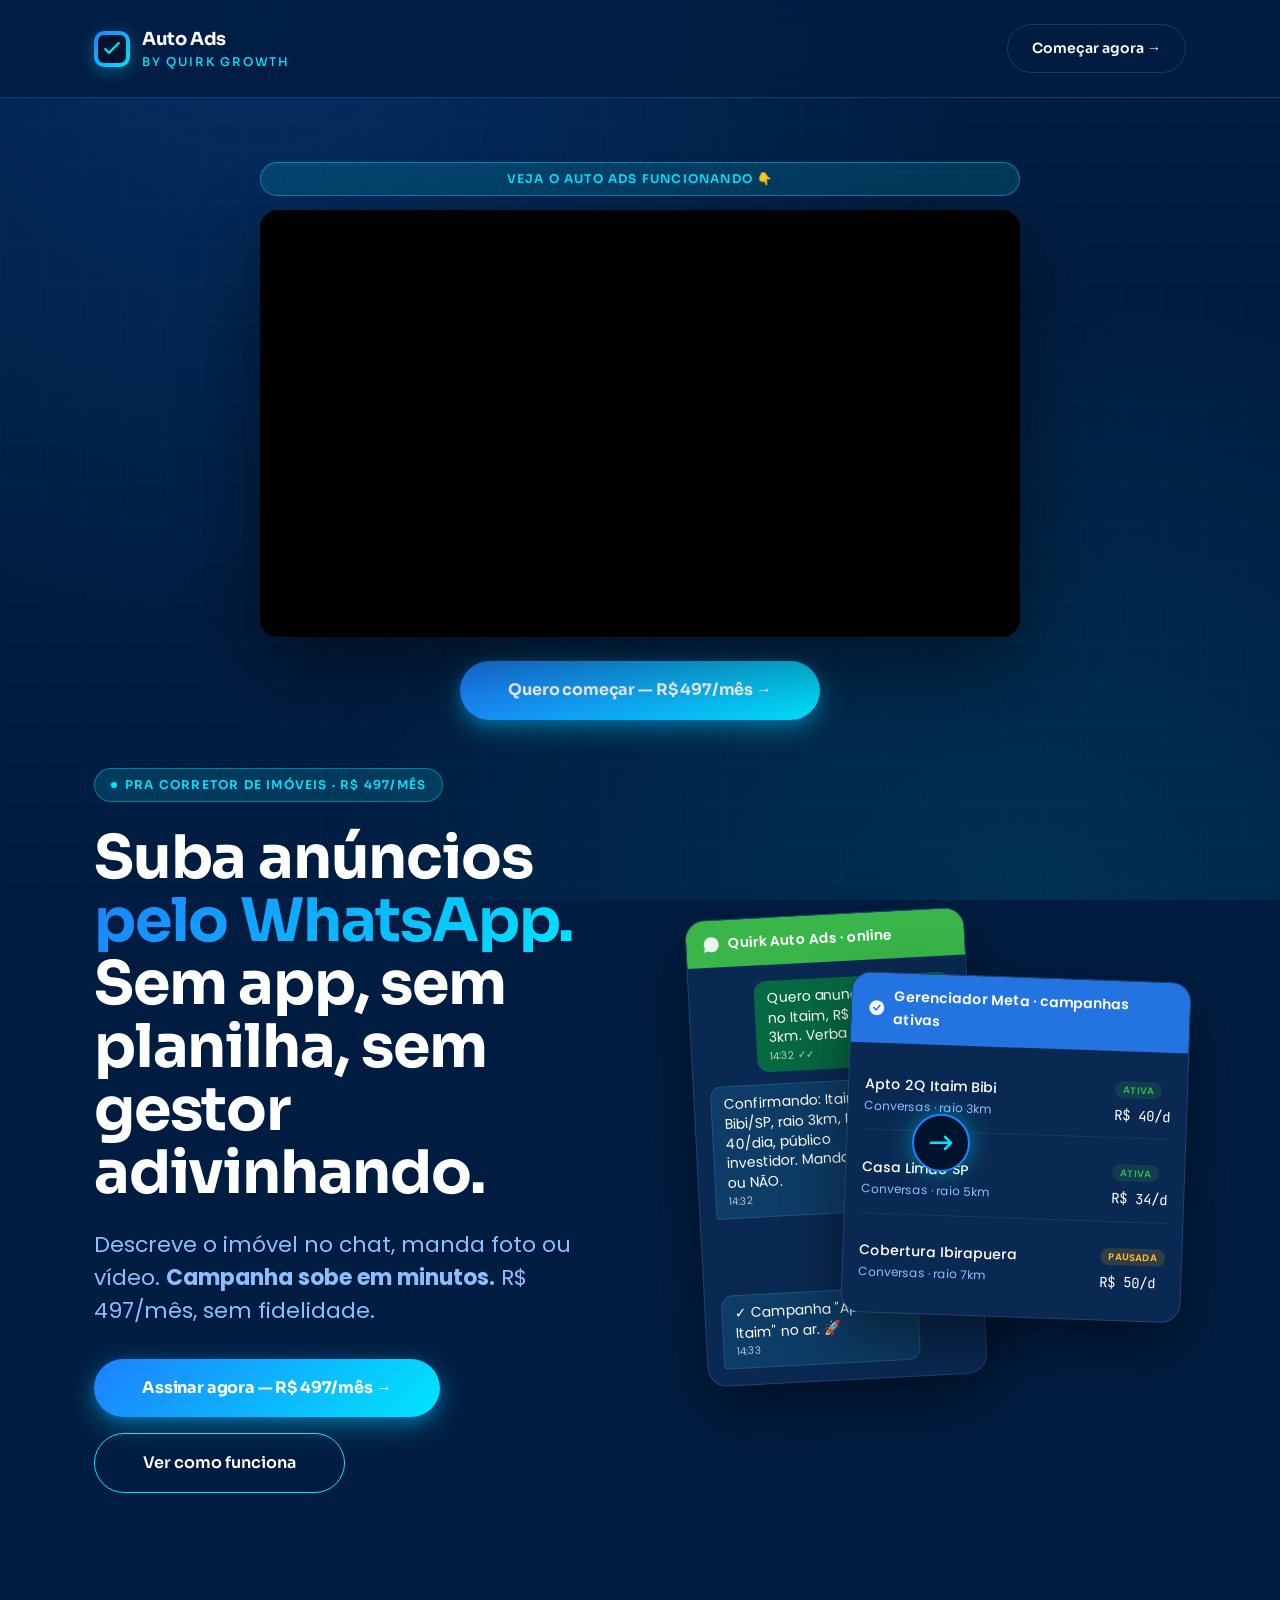
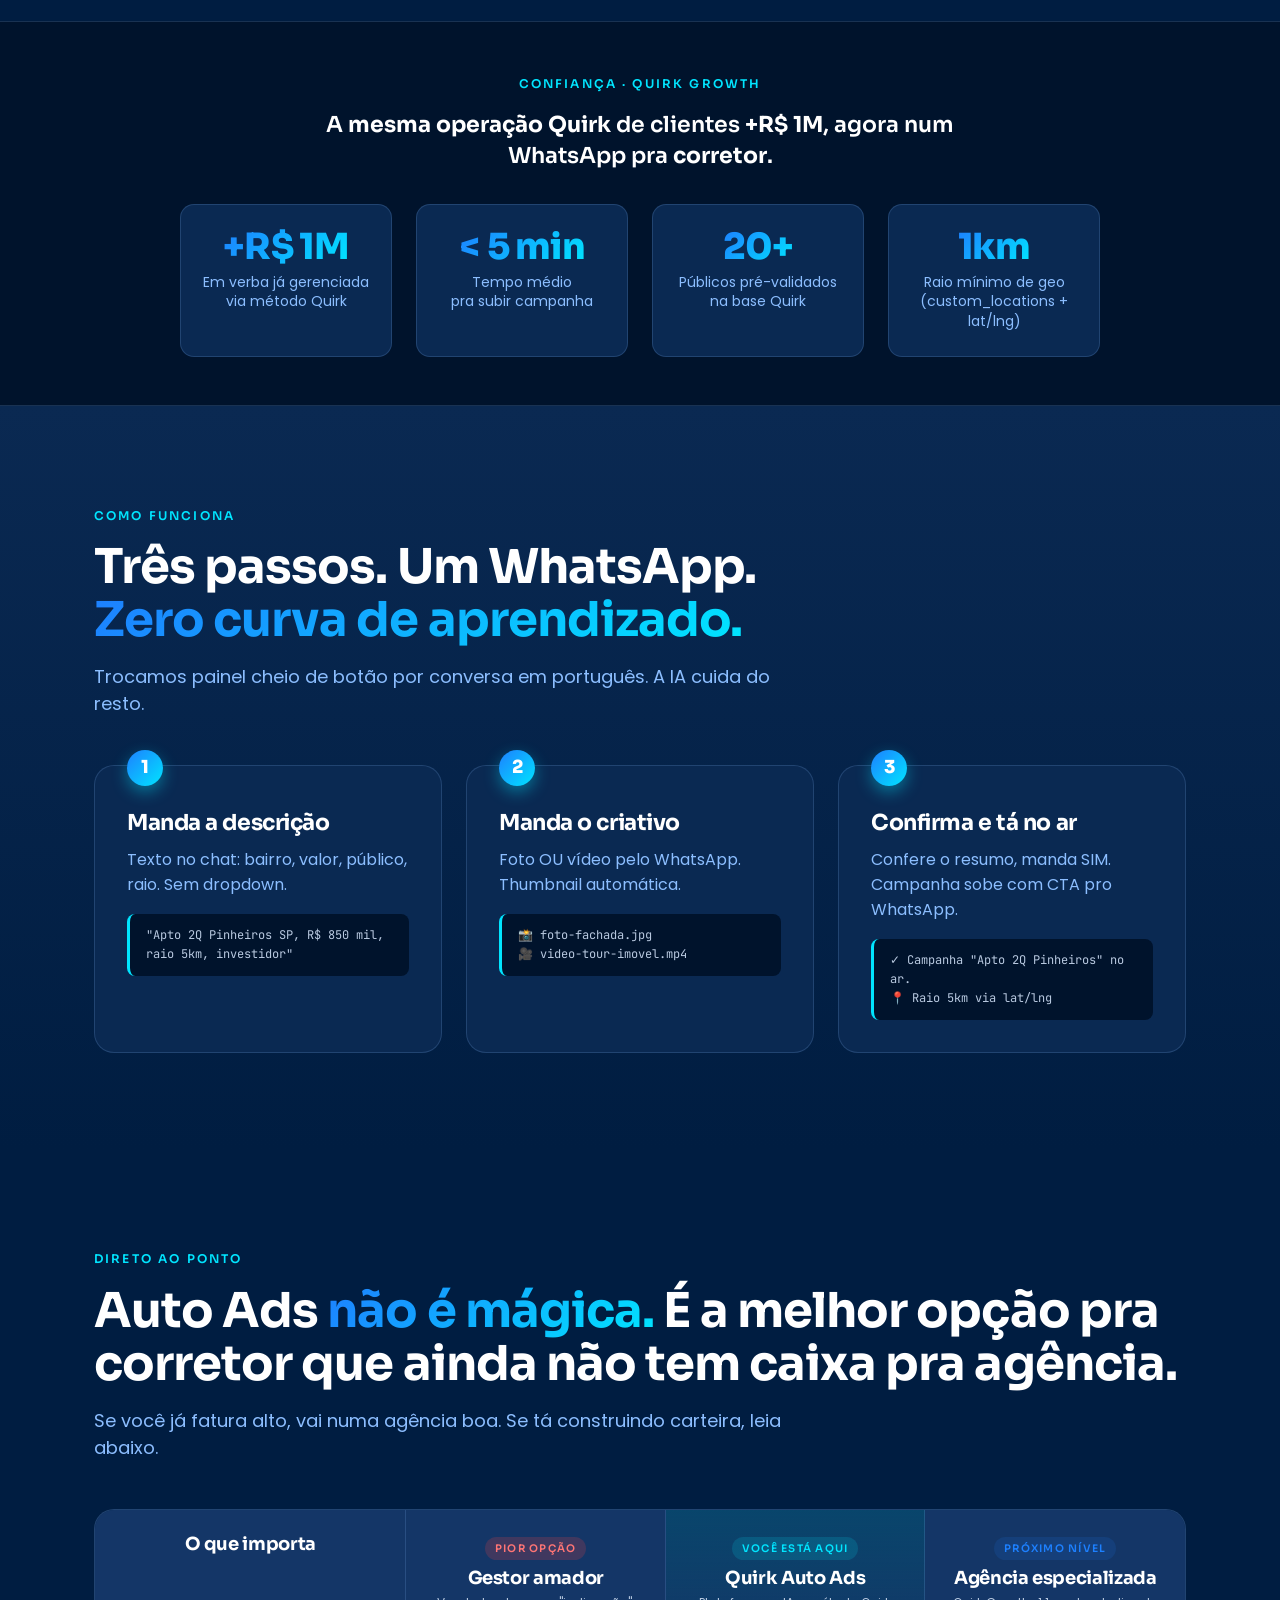
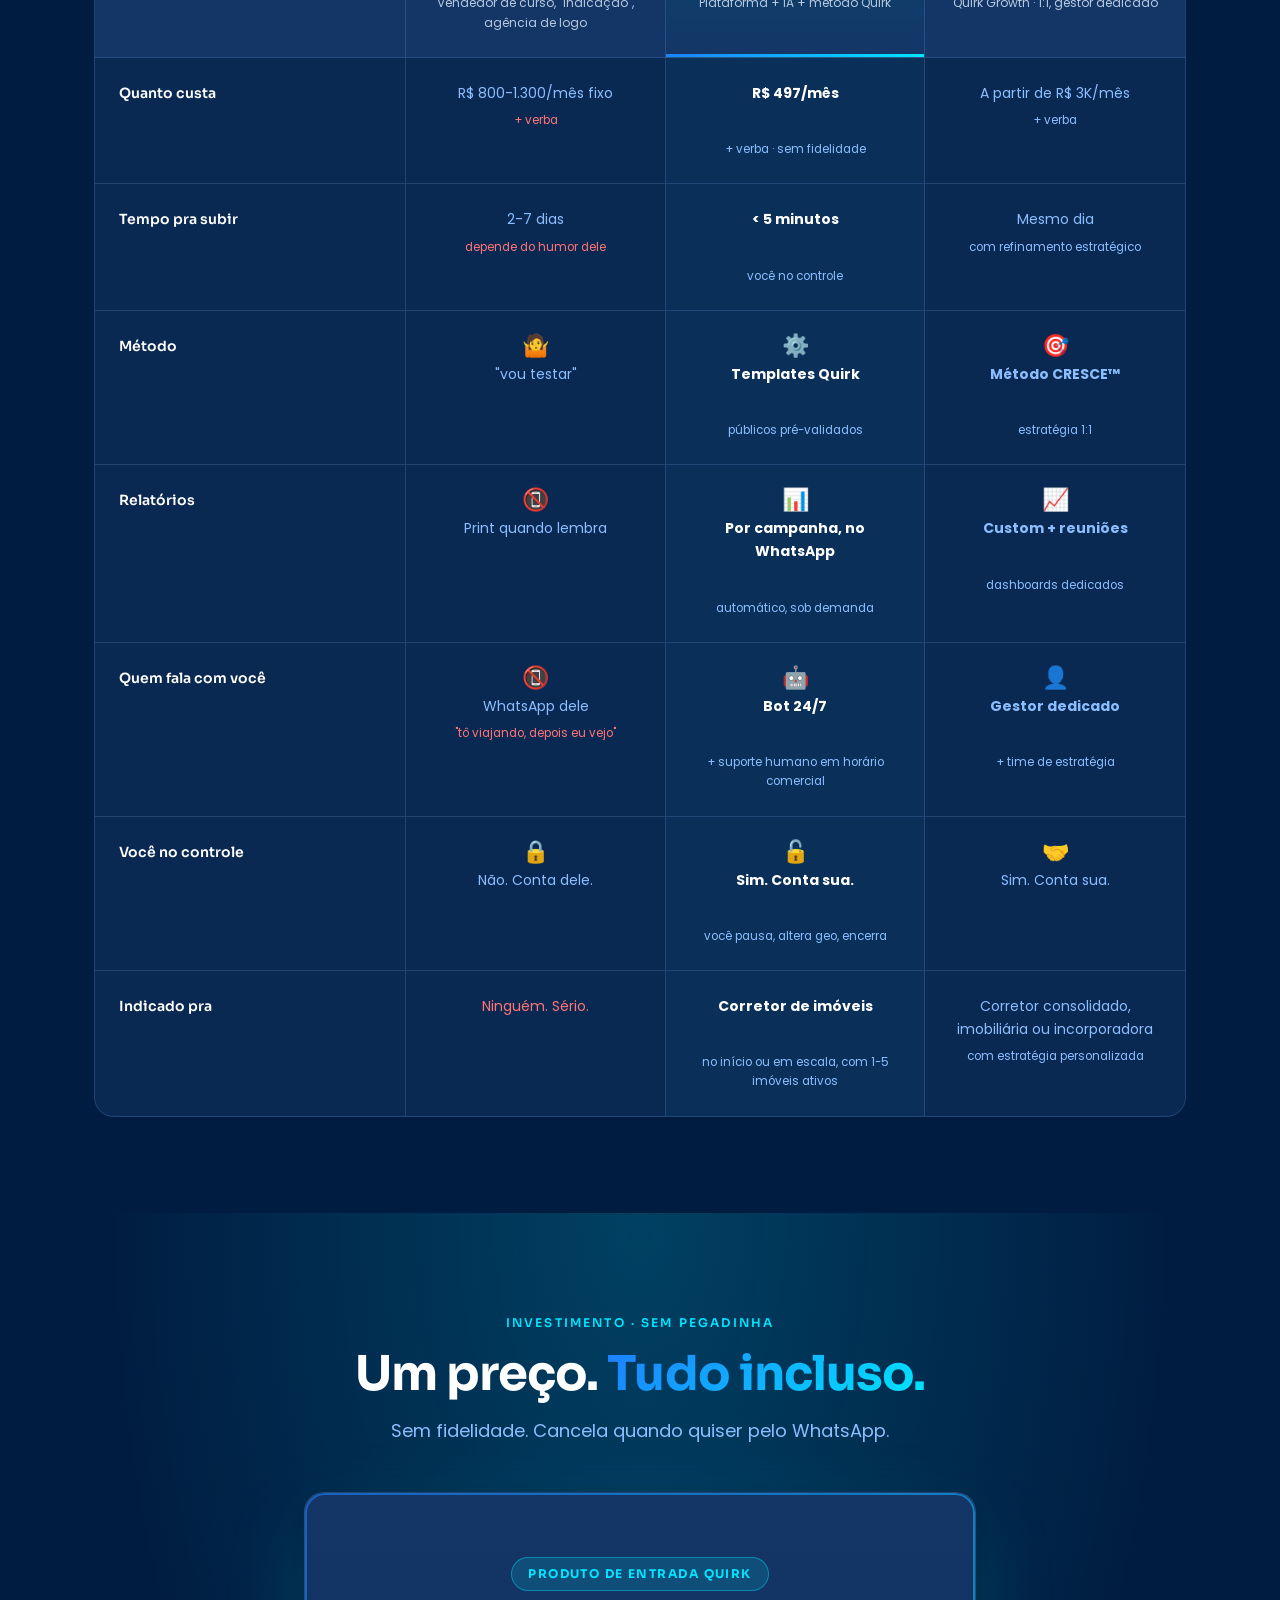
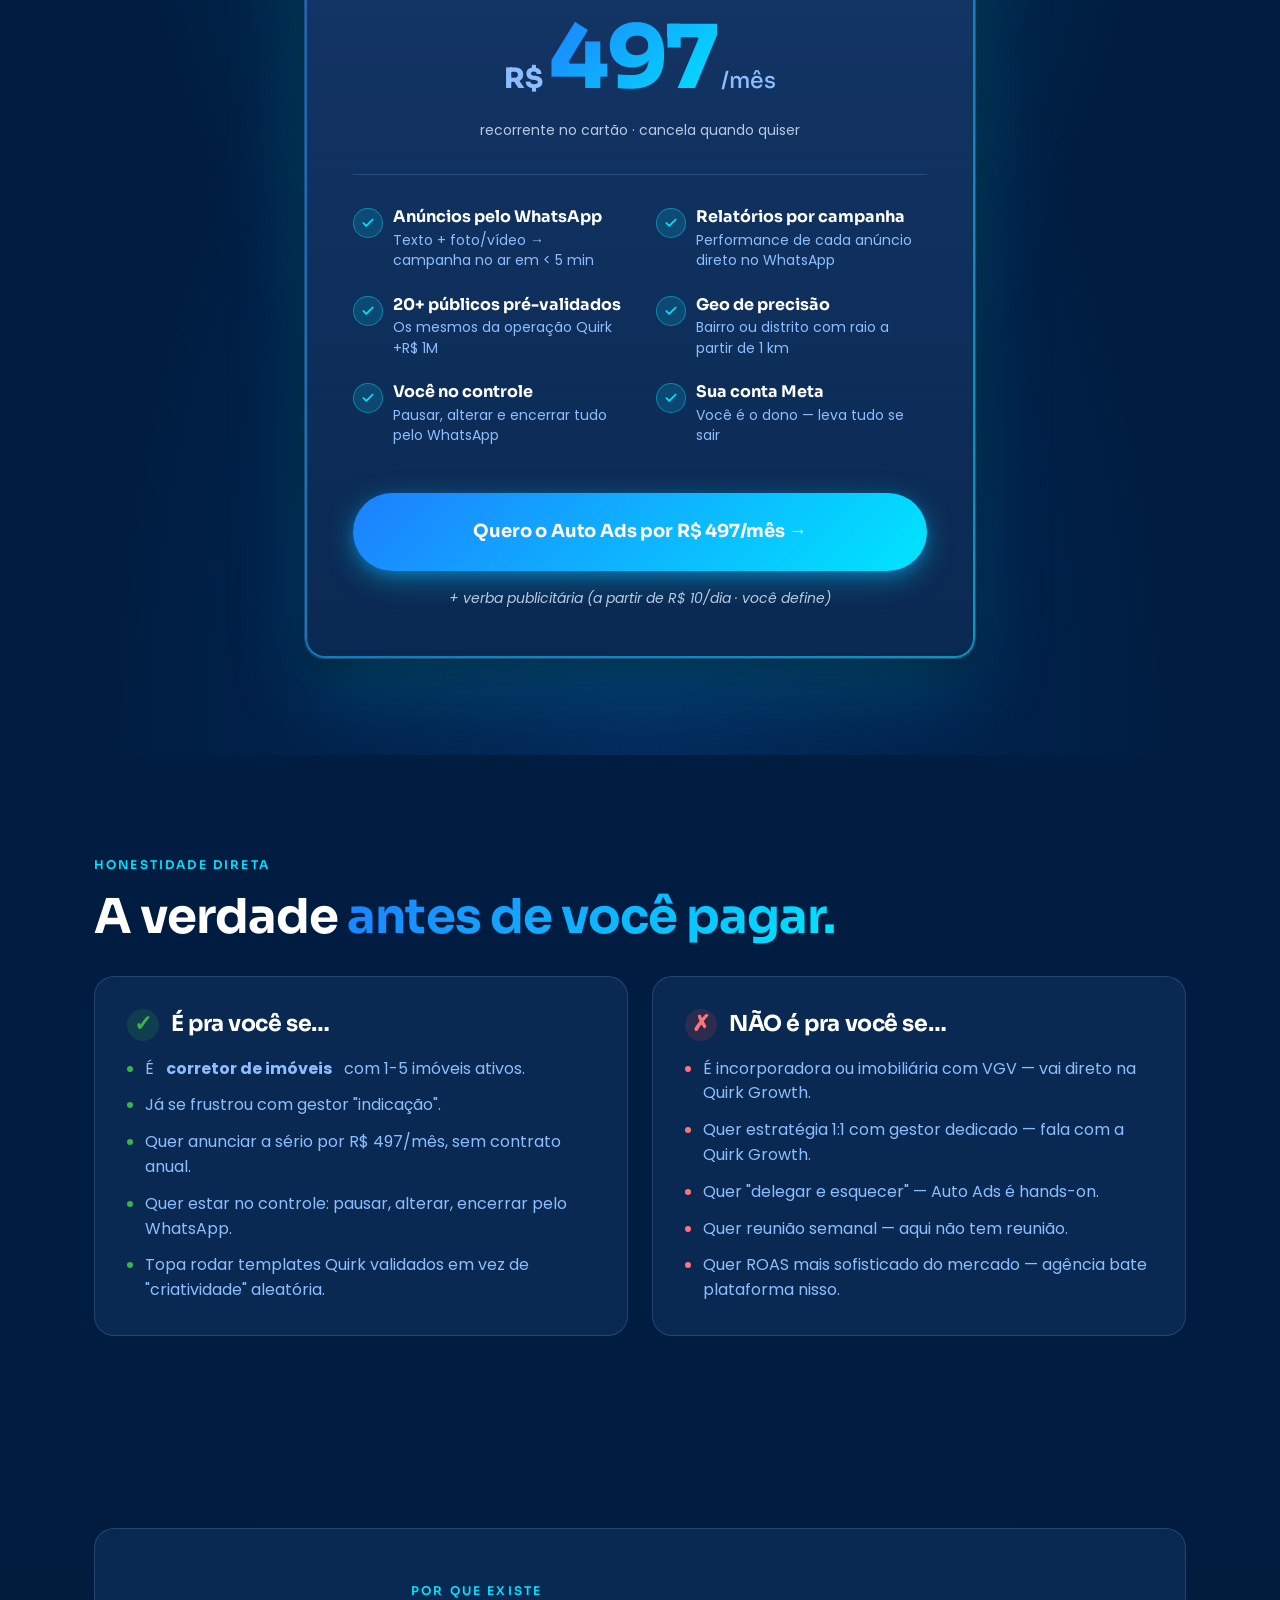
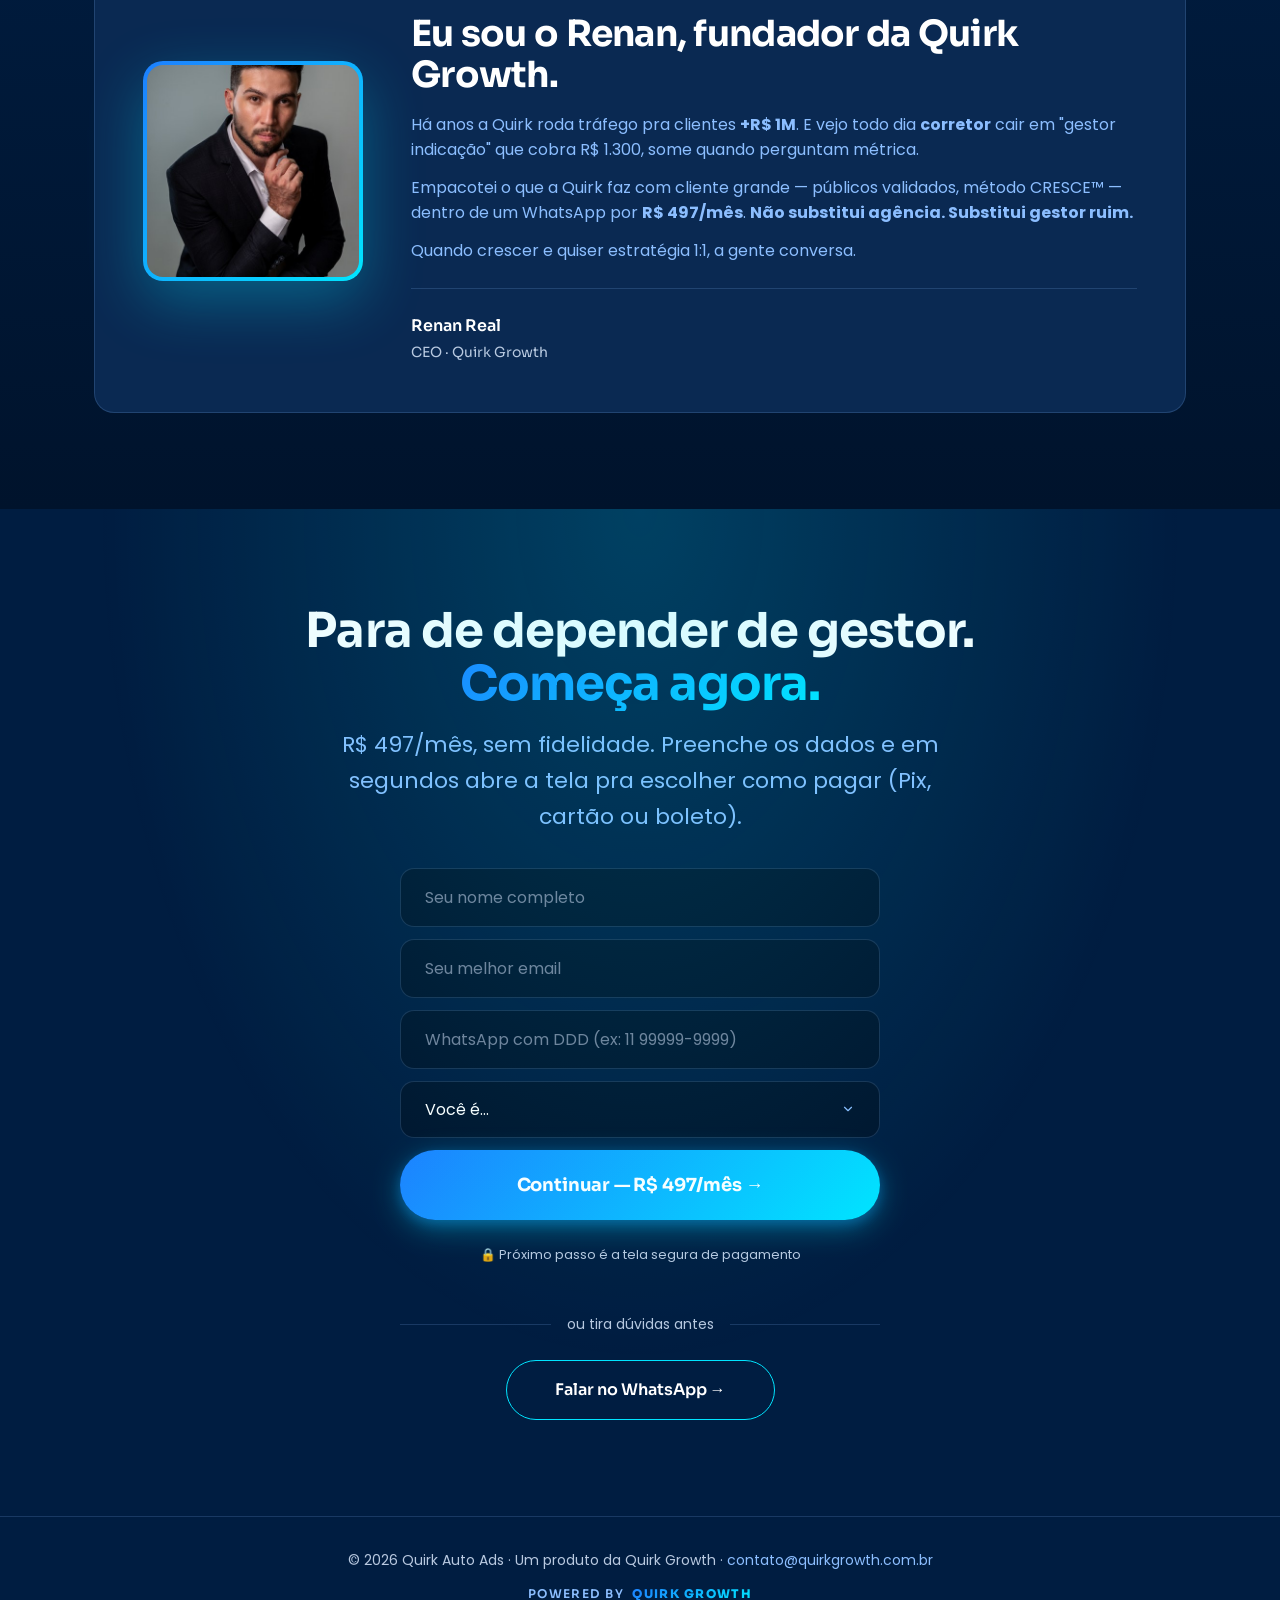
==== commit 65be47e3: "feat(auto-ads): VSL no topo da LP (autoplay mudo + toque pra ativar som) Vídeo explicativo do Auto A" ====
--- a/auto-ads/index.html
+++ b/auto-ads/index.html
@@ -63,6 +63,22 @@
   <!-- ====== HERO ====== -->
   <section class="hero">
     <div class="container">
+
+      <!-- ====== VSL (vídeo de cara, autoplay mudo + toque para ativar som) ====== -->
+      <div class="vsl-block">
+        <span class="hero-eyebrow" style="text-align:center;display:block;margin-bottom:14px;">Veja o Auto Ads funcionando 👇</span>
+        <div class="vsl-frame" id="vsl">
+          <!-- VSL Auto Ads (Vimeo id 1222013971) -->
+          <iframe id="vslPlayer"
+            src="https://player.vimeo.com/video/1222013971?autoplay=1&muted=1&playsinline=1&title=0&byline=0&portrait=0&controls=1&dnt=1"
+            frameborder="0" allow="autoplay; fullscreen; picture-in-picture" allowfullscreen></iframe>
+          <button class="vsl-unmute" id="vslUnmute" type="button" data-gtm="vsl-unmute">
+            🔊 Toque para ativar o som
+          </button>
+        </div>
+        <a href="#comecar" class="btn-primary vsl-cta" onclick="trackCTA('vsl_to_form')" data-gtm="vsl-cta-assinar">Quero começar — R$ 497/mês →</a>
+      </div>
+
       <div class="hero-grid">
         <div>
           <span class="hero-eyebrow">Pra corretor de imóveis · R$ 497/mês</span>
@@ -495,5 +511,20 @@
     </div>
   </footer>
 
+  <!-- VSL: autoplay mudo + botão pra ativar som (navegadores bloqueiam autoplay com som) -->
+  <script src="https://player.vimeo.com/api/player.js"></script>
+  <script>
+  (function(){
+    var f=document.getElementById('vslPlayer'), btn=document.getElementById('vslUnmute');
+    if(!f||!window.Vimeo){ if(btn) btn.style.display='none'; return; }
+    var player=new Vimeo.Player(f);
+    player.setMuted(true); player.play().catch(function(){});
+    if(btn){ btn.addEventListener('click',function(){
+      player.setMuted(false); player.setVolume(1); player.play();
+      btn.classList.add('hidden');
+      if(window.dataLayer) window.dataLayer.push({event:'vsl_unmute'});
+    }); }
+  })();
+  </script>
 </body>
 </html>
--- a/auto-ads/assets/styles.css
+++ b/auto-ads/assets/styles.css
@@ -1327,3 +1327,13 @@
   .btn-primary, .btn-secondary { width: 100%; justify-content: center; }
   .hero-ctas { flex-direction: column; }
 }
+
+/* ====== VSL (vídeo de cara) ====== */
+.vsl-block{max-width:760px;margin:0 auto 48px;text-align:center}
+.vsl-frame{position:relative;width:100%;aspect-ratio:16/9;border-radius:18px;overflow:hidden;box-shadow:0 30px 80px rgba(0,0,0,.45);background:#000}
+.vsl-frame iframe{position:absolute;inset:0;width:100%;height:100%;border:0}
+.vsl-unmute{position:absolute;left:50%;bottom:20px;transform:translateX(-50%);z-index:3;background:rgba(29,128,255,.96);color:#fff;border:0;border-radius:999px;padding:14px 28px;font-weight:600;font-size:17px;cursor:pointer;box-shadow:0 8px 24px rgba(0,0,0,.35)}
+.vsl-unmute:hover{background:#1D80FF}
+.vsl-unmute.hidden{display:none}
+.vsl-cta{display:inline-block;margin-top:24px}
+@media(max-width:600px){.vsl-block{margin-bottom:32px}.vsl-unmute{font-size:15px;padding:12px 22px}}
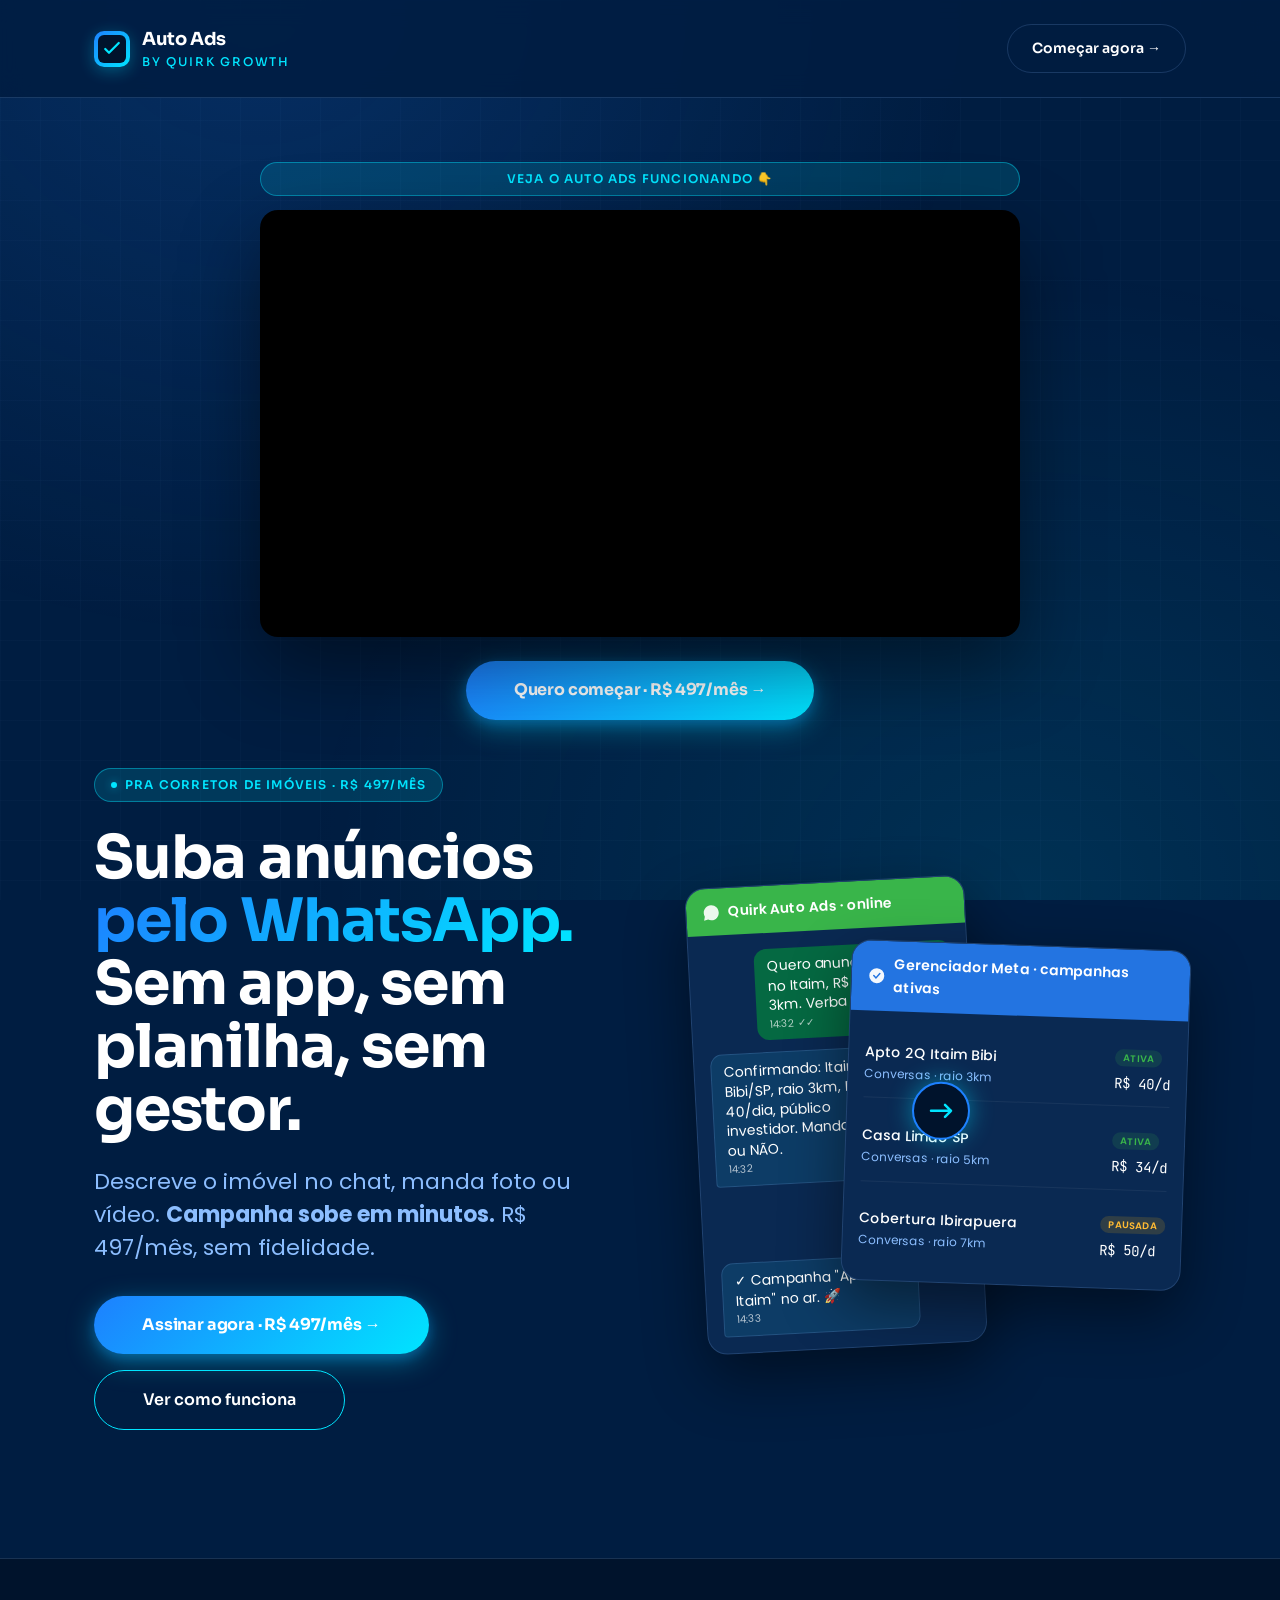
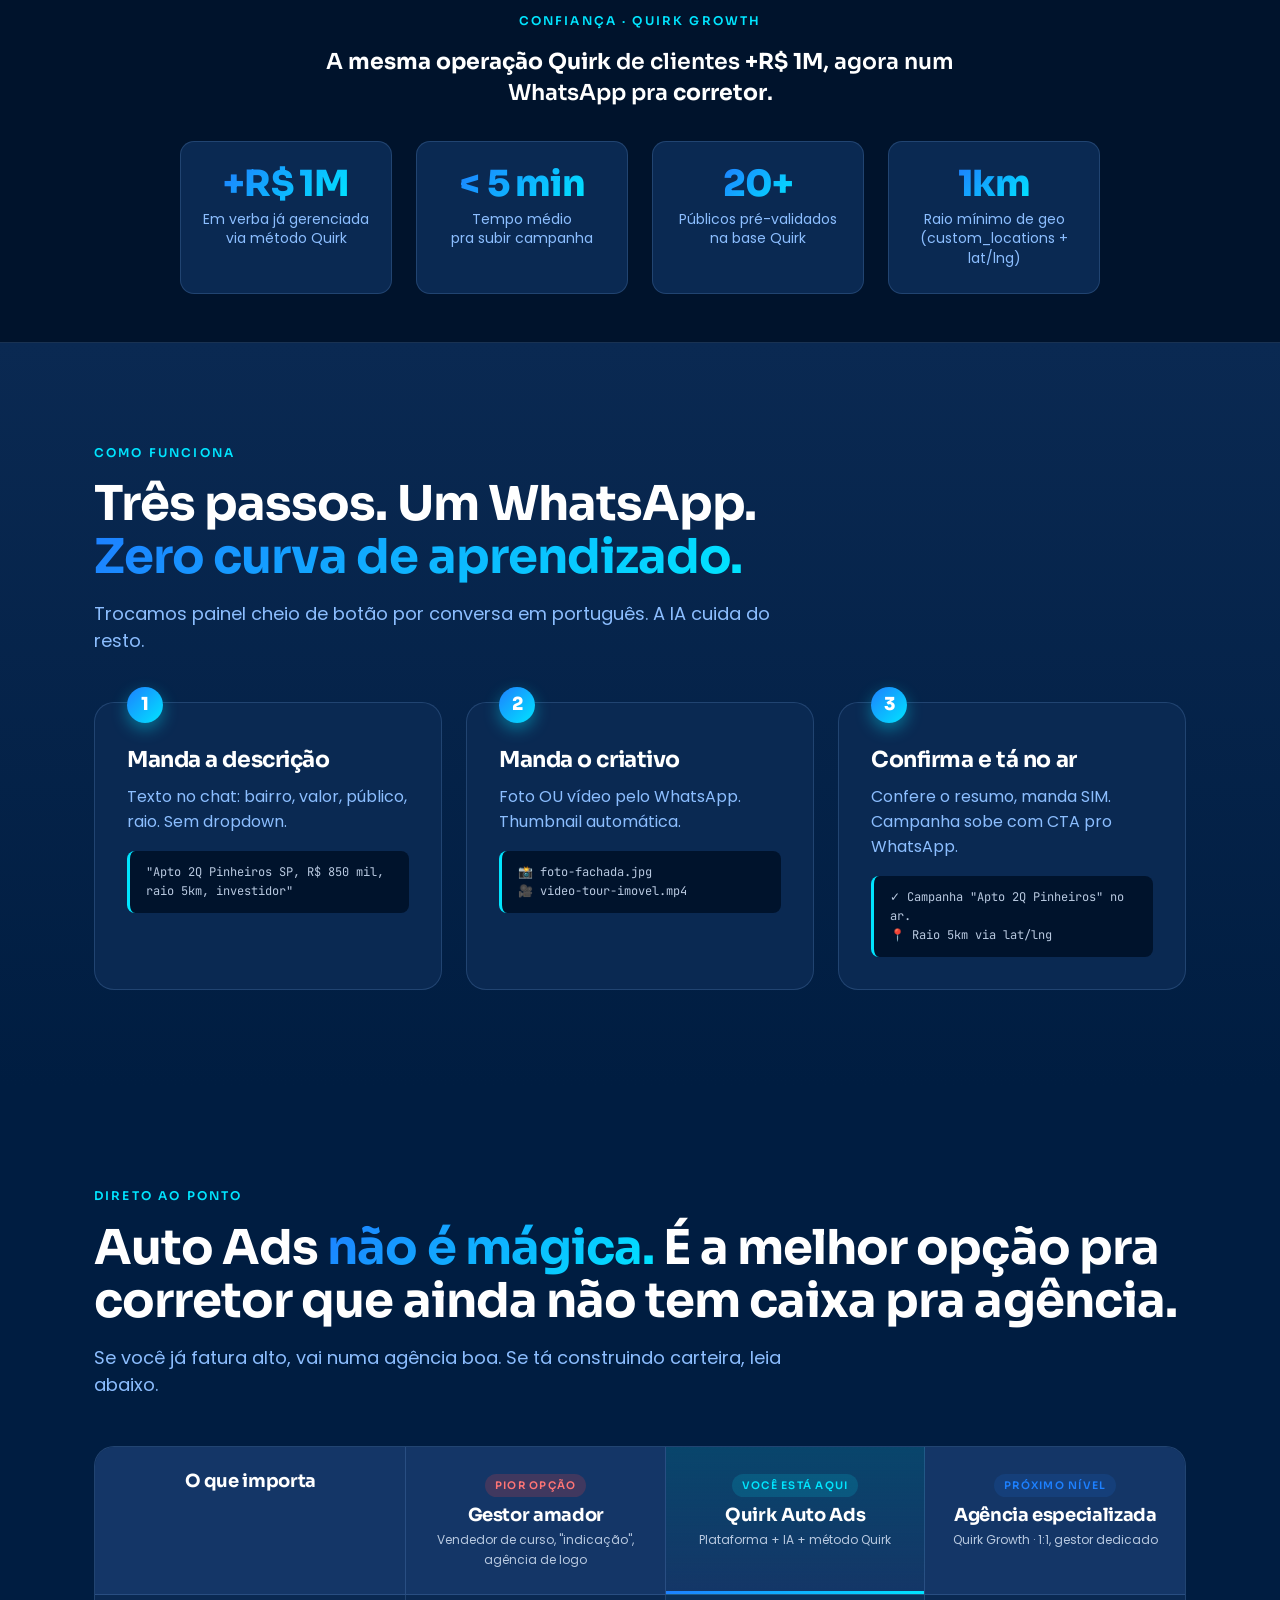
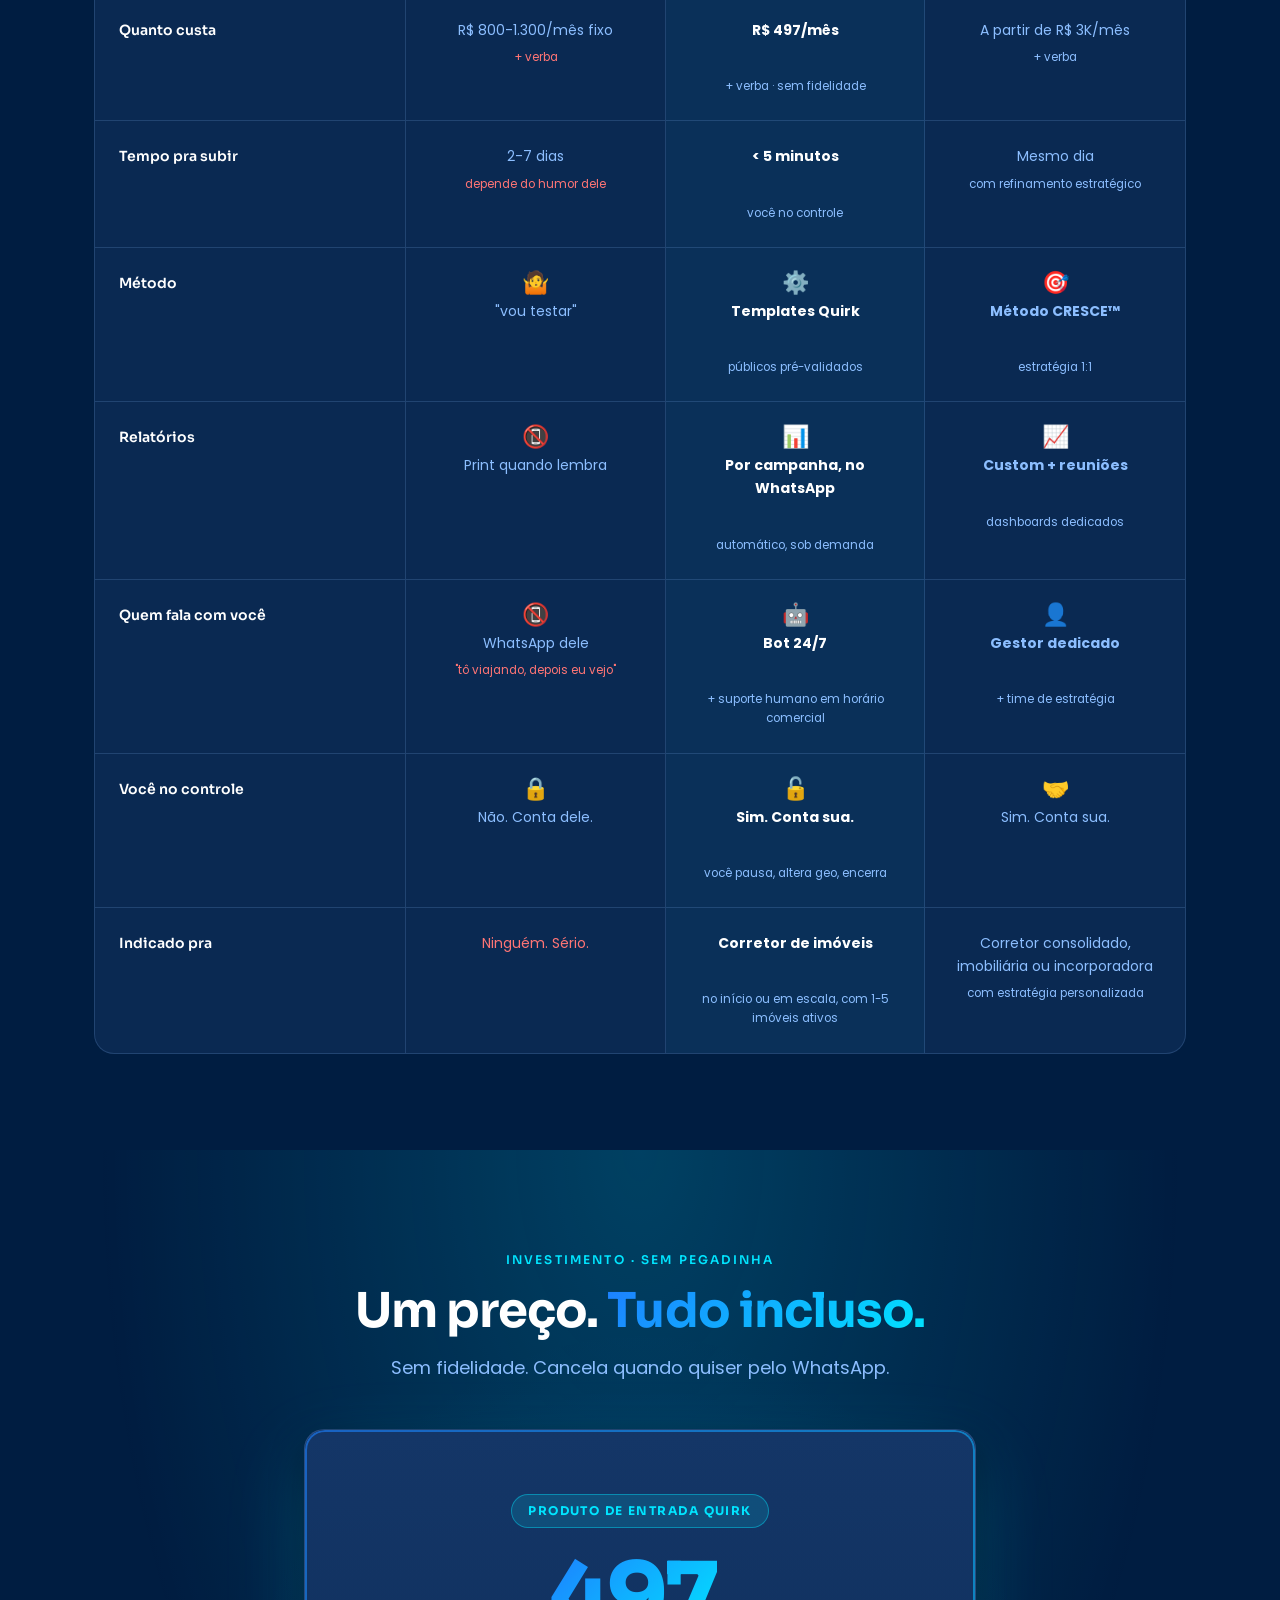
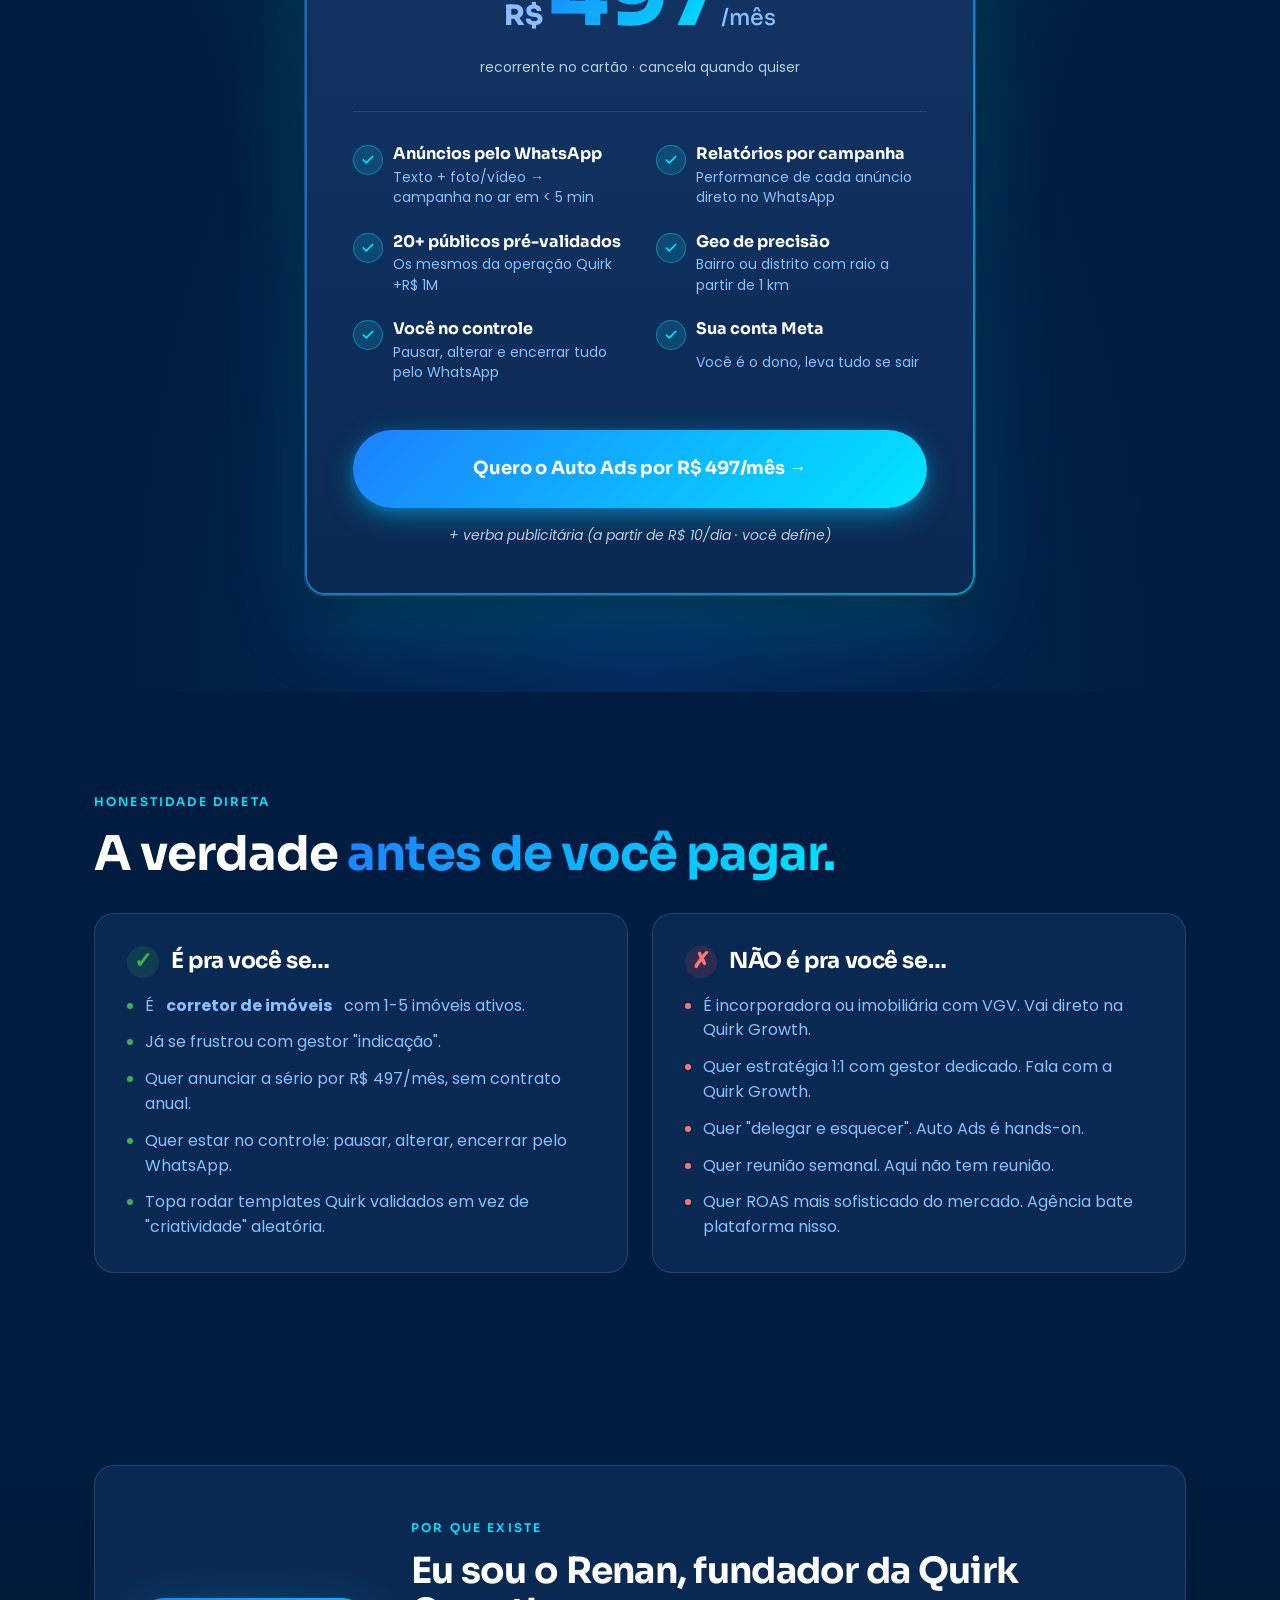
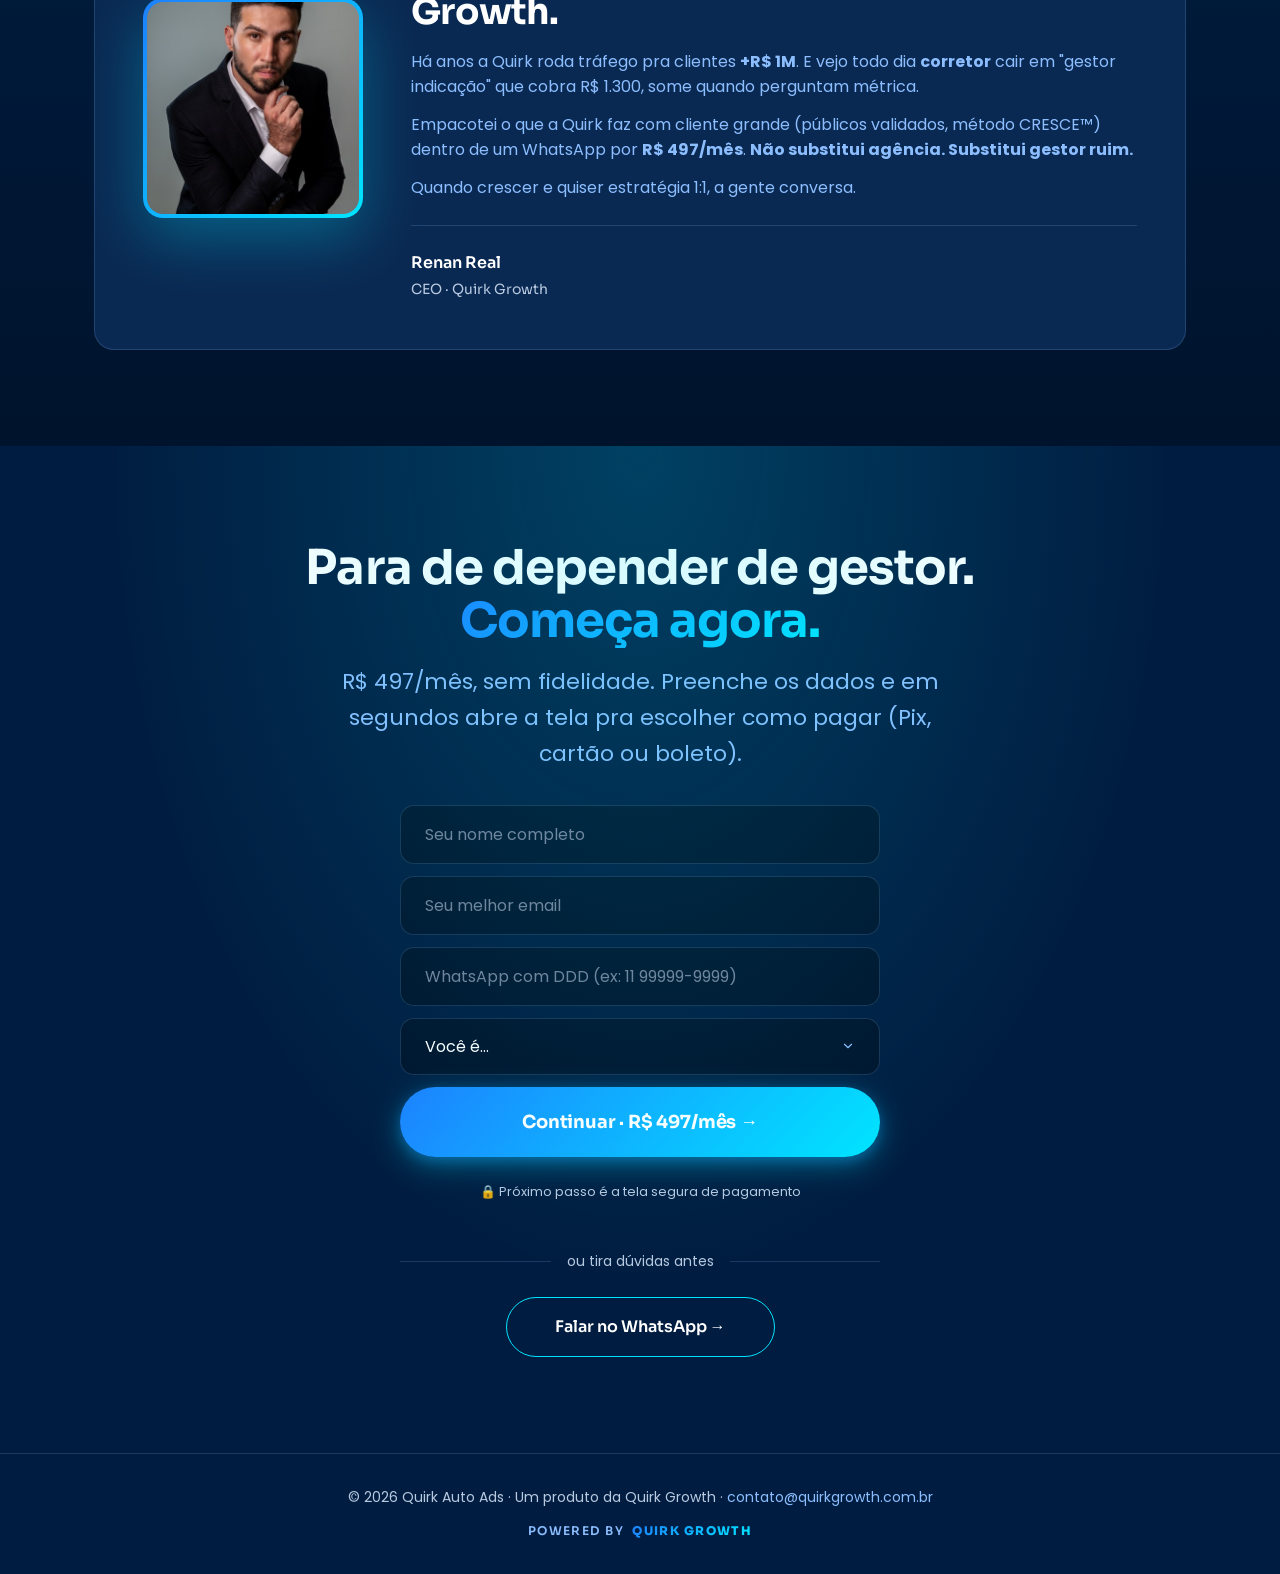
==== commit 8689b234: "copy(auto-ads): remove "adivinhando" e todos os travessões da LP - h1: "sem gestor adivinhando" -> "" ====
--- a/auto-ads/index.html
+++ b/auto-ads/index.html
@@ -13,9 +13,9 @@
   <!-- End Google Tag Manager -->
 
   <meta name="description" content="Suba anúncios pelo WhatsApp. Quirk Auto Ads: o jeito mais simples de corretor de imóveis anunciar no Meta Ads sem depender de gestor ruim. R$ 497/mês.">
-  <title>Quirk Auto Ads — Anúncios pelo WhatsApp pra corretor de imóveis</title>
-
-  <meta property="og:title" content="Quirk Auto Ads — Anúncios pelo WhatsApp pra corretor de imóveis">
+  <title>Quirk Auto Ads · Anúncios pelo WhatsApp pra corretor de imóveis</title>
+
+  <meta property="og:title" content="Quirk Auto Ads · Anúncios pelo WhatsApp pra corretor de imóveis">
   <meta property="og:description" content="Antes corretor precisava de gestor de tráfego pra subir anúncio. Agora basta uma conversa pelo WhatsApp. R$ 497/mês, sem fidelidade.">
   <meta property="og:type" content="website">
 
@@ -76,18 +76,18 @@
             🔊 Toque para ativar o som
           </button>
         </div>
-        <a href="#comecar" class="btn-primary vsl-cta" onclick="trackCTA('vsl_to_form')" data-gtm="vsl-cta-assinar">Quero começar — R$ 497/mês →</a>
+        <a href="#comecar" class="btn-primary vsl-cta" onclick="trackCTA('vsl_to_form')" data-gtm="vsl-cta-assinar">Quero começar · R$ 497/mês →</a>
       </div>
 
       <div class="hero-grid">
         <div>
           <span class="hero-eyebrow">Pra corretor de imóveis · R$ 497/mês</span>
-          <h1>Suba anúncios <span class="grad-text">pelo WhatsApp.</span><br>Sem app, sem planilha, sem gestor adivinhando.</h1>
+          <h1>Suba anúncios <span class="grad-text">pelo WhatsApp.</span><br>Sem app, sem planilha, sem gestor.</h1>
           <p class="subhead">
             Descreve o imóvel no chat, manda foto ou vídeo. <strong>Campanha sobe em minutos.</strong> R$ 497/mês, sem fidelidade.
           </p>
           <div class="hero-ctas">
-            <a href="#comecar" class="btn-primary" onclick="trackCTA('hero_to_form')" data-gtm="hero-cta-assinar">Assinar agora — R$ 497/mês →</a>
+            <a href="#comecar" class="btn-primary" onclick="trackCTA('hero_to_form')" data-gtm="hero-cta-assinar">Assinar agora · R$ 497/mês →</a>
             <a href="#como-funciona" class="btn-secondary" data-gtm="hero-cta-comofunciona">Ver como funciona</a>
           </div>
         </div>
@@ -353,7 +353,7 @@
           </li>
           <li>
             <span class="feature-title">Sua conta Meta</span>
-            <span class="feature-desc">Você é o dono — leva tudo se sair</span>
+            <span class="feature-desc">Você é o dono, leva tudo se sair</span>
           </li>
         </ul>
 
@@ -387,11 +387,11 @@
         <div class="qbox nao">
           <h3><span class="ico">✗</span>NÃO é pra você se…</h3>
           <ul>
-            <li>É incorporadora ou imobiliária com VGV — vai direto na Quirk Growth.</li>
-            <li>Quer estratégia 1:1 com gestor dedicado — fala com a Quirk Growth.</li>
-            <li>Quer "delegar e esquecer" — Auto Ads é hands-on.</li>
-            <li>Quer reunião semanal — aqui não tem reunião.</li>
-            <li>Quer ROAS mais sofisticado do mercado — agência bate plataforma nisso.</li>
+            <li>É incorporadora ou imobiliária com VGV. Vai direto na Quirk Growth.</li>
+            <li>Quer estratégia 1:1 com gestor dedicado. Fala com a Quirk Growth.</li>
+            <li>Quer "delegar e esquecer". Auto Ads é hands-on.</li>
+            <li>Quer reunião semanal. Aqui não tem reunião.</li>
+            <li>Quer ROAS mais sofisticado do mercado. Agência bate plataforma nisso.</li>
           </ul>
         </div>
       </div>
@@ -404,7 +404,7 @@
       <div class="ceo-grid">
         <div class="ceo-avatar">
           <!-- Renan: pra usar foto real, troque o src abaixo. O fallback "RR" gradient só aparece se a imagem não carregar. -->
-          <img src="assets/img/renan-ceo.jpg" alt="Renan Real — CEO Quirk Growth" onerror="this.style.display='none'; this.parentNode.querySelector('.avatar-fallback').style.display='flex';">
+          <img src="assets/img/renan-ceo.jpg" alt="Renan Real, CEO Quirk Growth" onerror="this.style.display='none'; this.parentNode.querySelector('.avatar-fallback').style.display='flex';">
           <span class="avatar-fallback">RR</span>
         </div>
         <div class="ceo-content">
@@ -414,7 +414,7 @@
             Há anos a Quirk roda tráfego pra clientes <strong>+R$ 1M</strong>. E vejo todo dia <strong>corretor</strong> cair em "gestor indicação" que cobra R$ 1.300, some quando perguntam métrica.
           </p>
           <p>
-            Empacotei o que a Quirk faz com cliente grande — públicos validados, método CRESCE™ — dentro de um WhatsApp por <strong>R$ 497/mês</strong>. <strong>Não substitui agência. Substitui gestor ruim.</strong>
+            Empacotei o que a Quirk faz com cliente grande (públicos validados, método CRESCE™) dentro de um WhatsApp por <strong>R$ 497/mês</strong>. <strong>Não substitui agência. Substitui gestor ruim.</strong>
           </p>
           <p>
             Quando crescer e quiser estratégia 1:1, a gente conversa.
@@ -455,7 +455,7 @@
           </select>
         </div>
         <button type="submit" class="btn-primary" style="width:100%;justify-content:center;" data-gtm="lead-form-submit">
-          Continuar — R$ 497/mês →
+          Continuar · R$ 497/mês →
         </button>
         <div class="form-feedback" id="form-feedback" hidden></div>
         <small style="display:block;text-align:center;margin-top:12px;color:var(--color-text-soft);font-size:.8rem;">
@@ -472,13 +472,13 @@
   </section>
 
   <script>
-    // Tracking via GTM — empurra o evento pro dataLayer (GTM dispara Meta CAPI + GA4)
+    // Tracking via GTM: empurra o evento pro dataLayer (GTM dispara Meta CAPI + GA4)
     function trackCTA(label) {
       window.dataLayer = window.dataLayer || [];
       dataLayer.push({ event: 'cta_click', cta_label: label });
     }
 
-    // Form submit — leva pra página de checkout segura (não faz chamada de pagamento aqui)
+    // Form submit: leva pra página de checkout segura (não faz chamada de pagamento aqui)
     function submitLead(ev) {
       ev.preventDefault();
       const form = ev.target;
